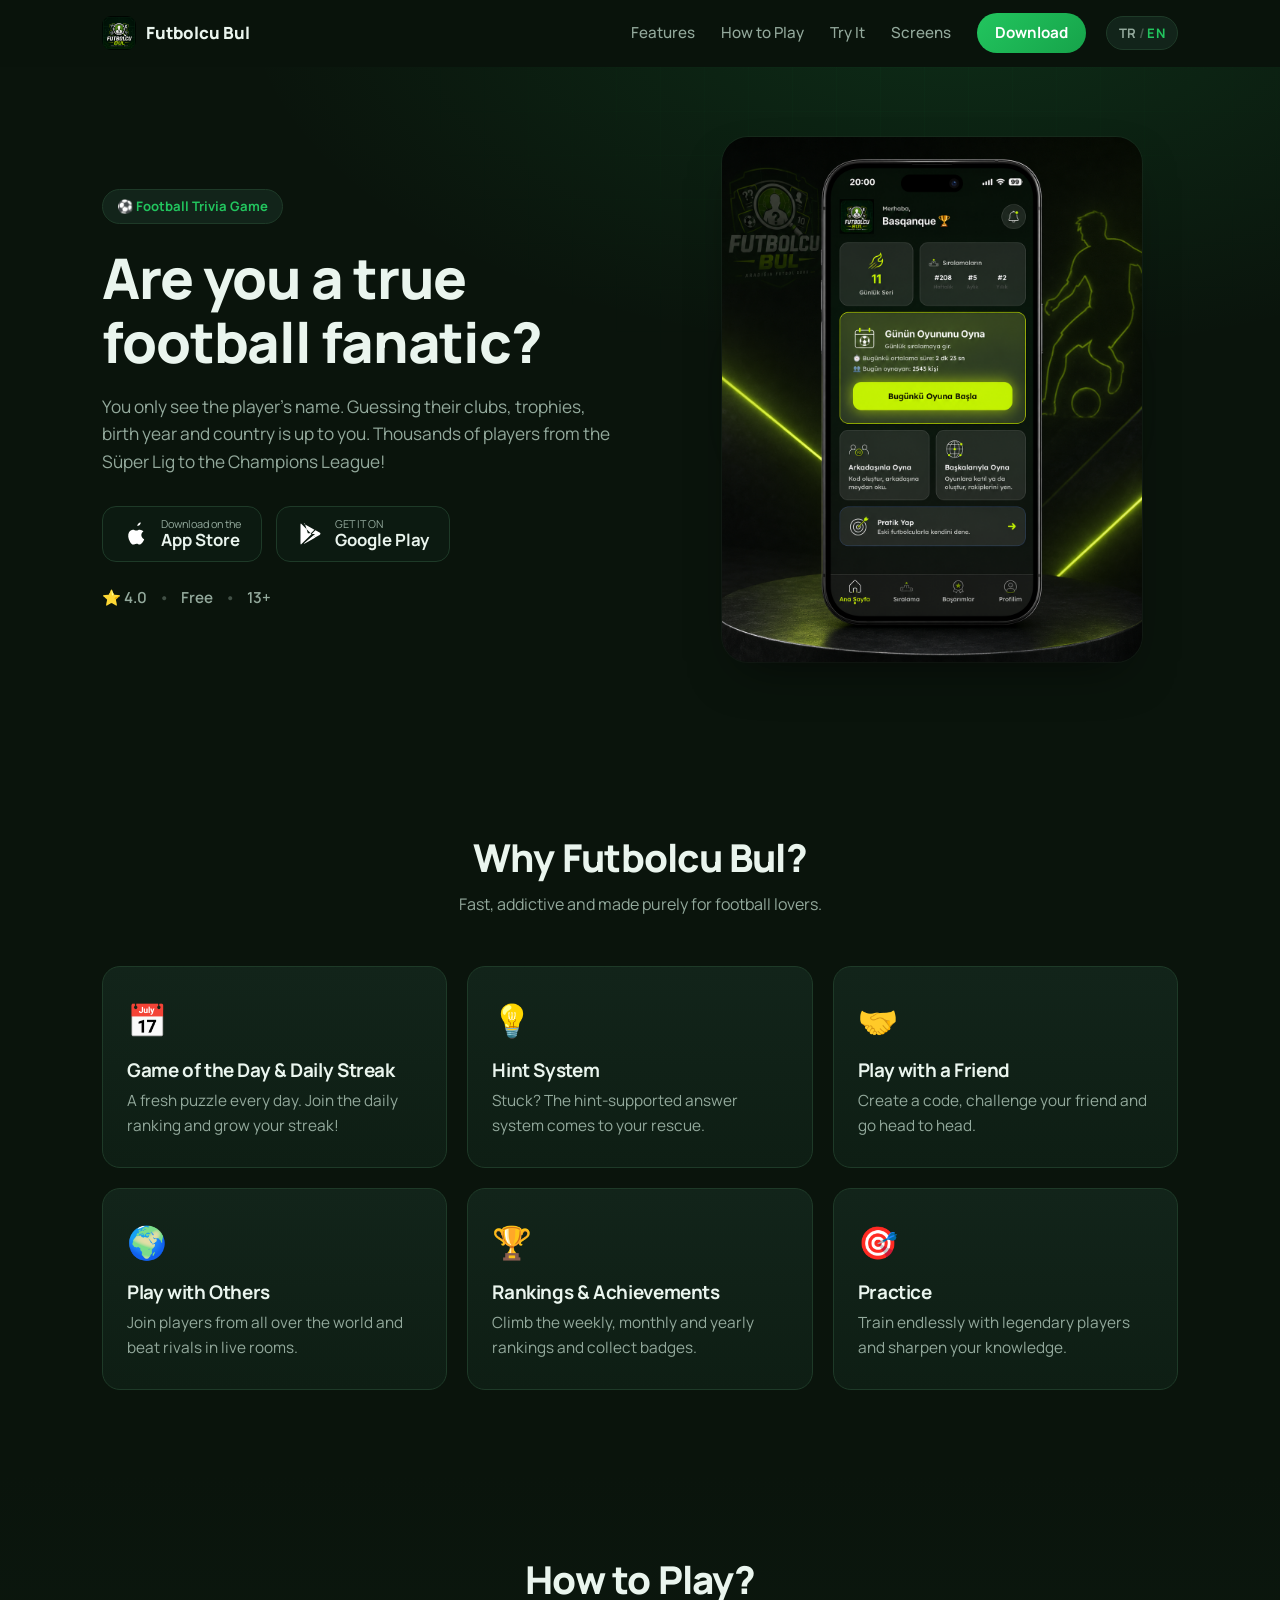
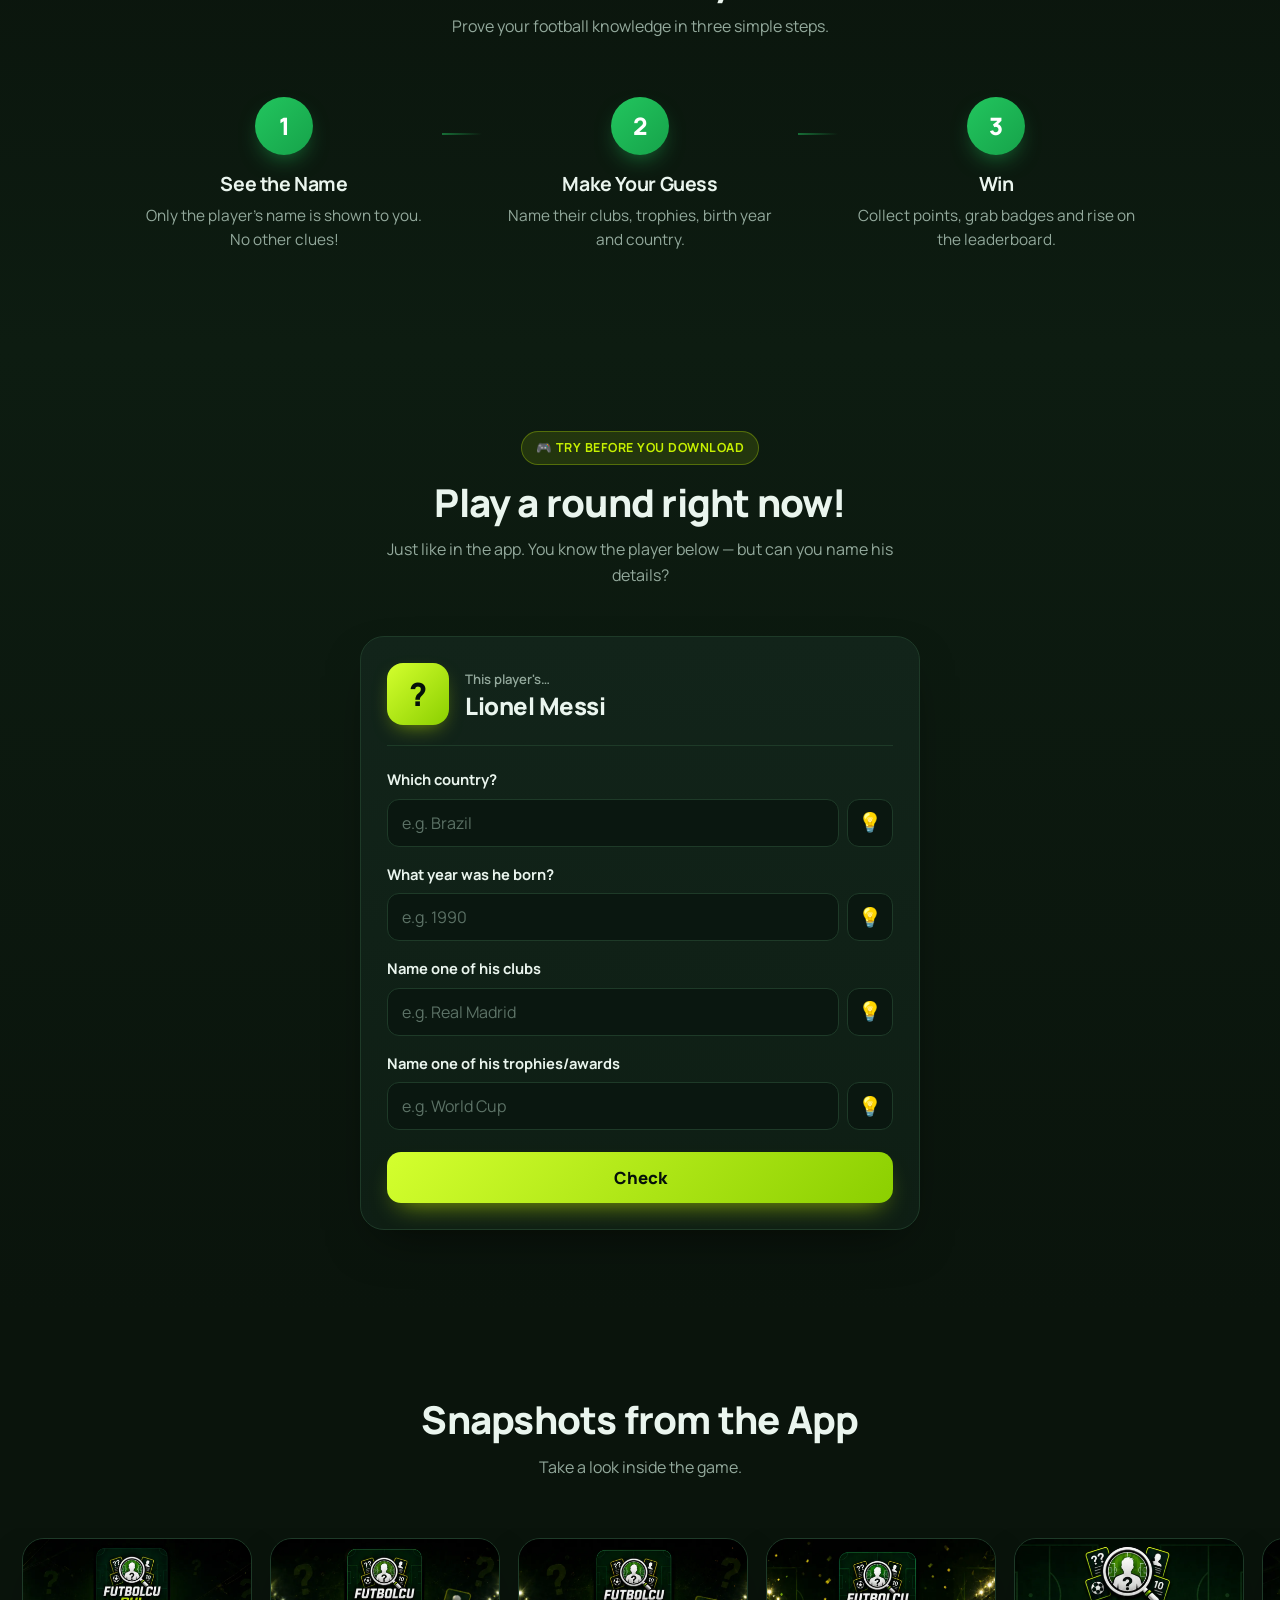
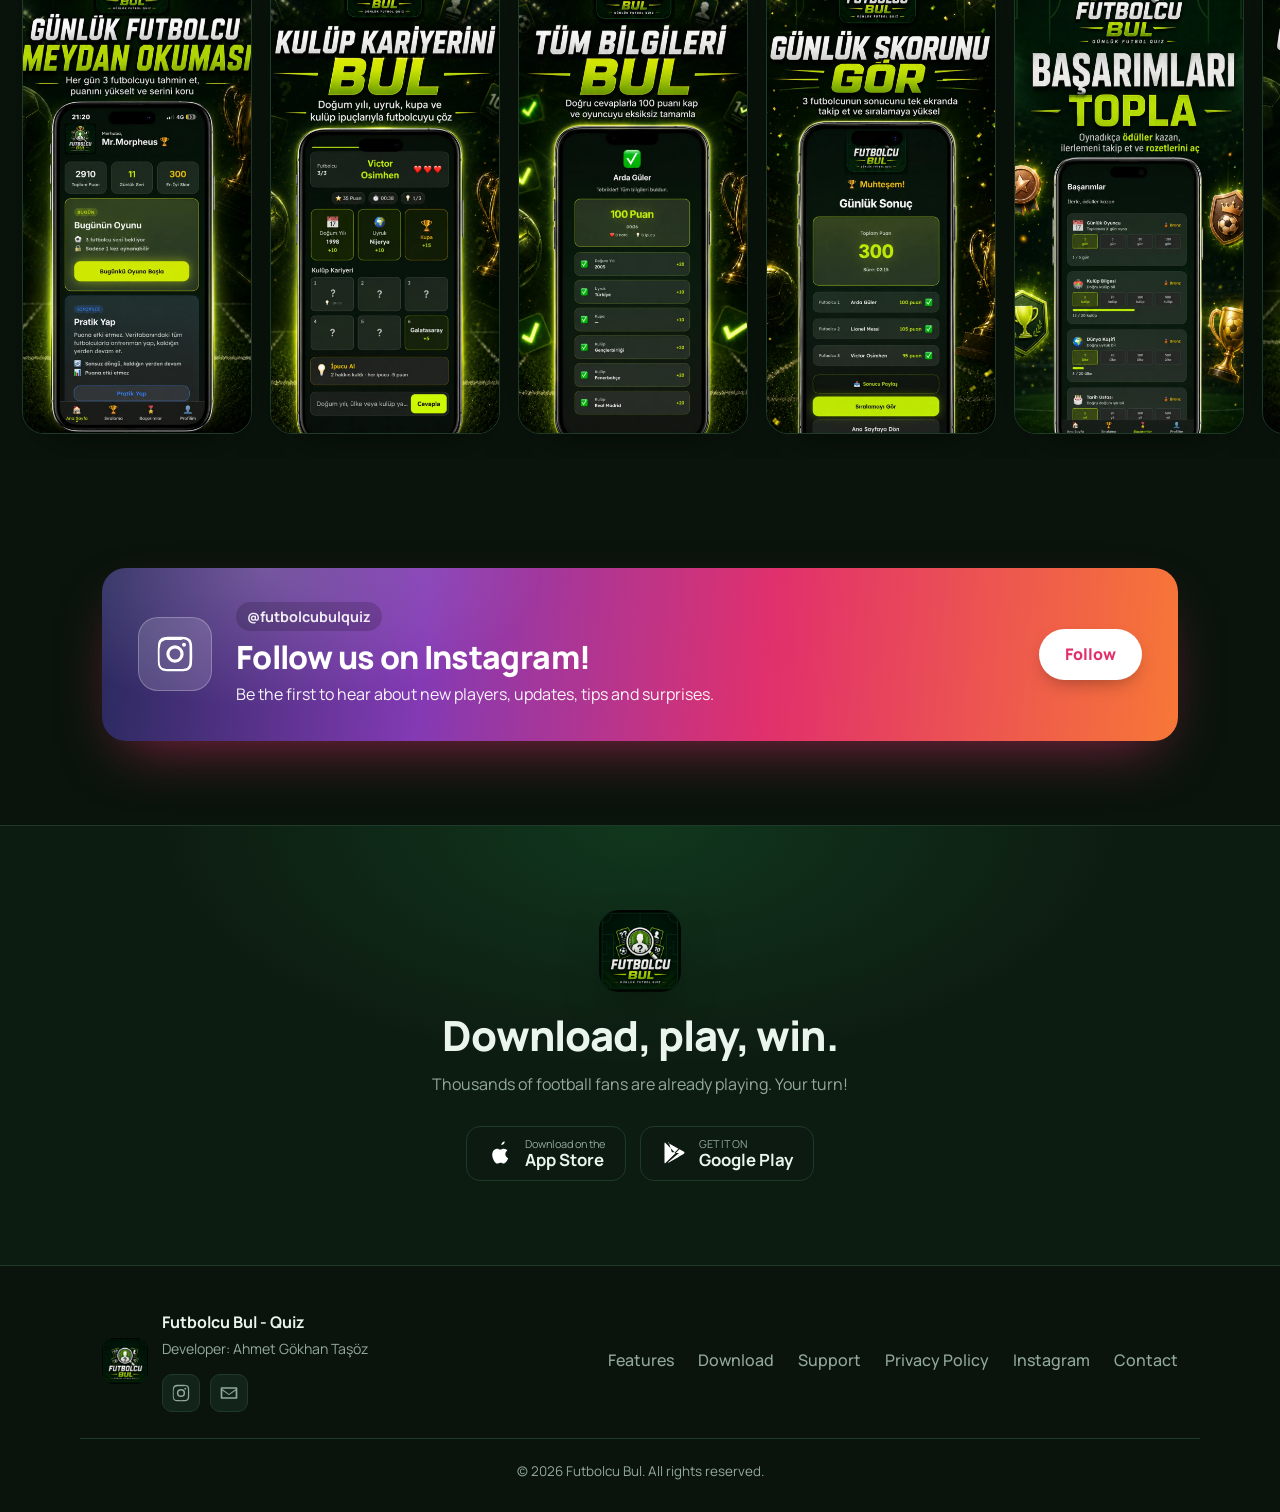
==== index.html @ 90885dcc "first commit Futbolcu Bul - Quiz tanıtım sitesi: çift dilli landing page, 'Hemen Dene' mini oyun, gi" ====
<!DOCTYPE html>
<html lang="tr">
<head>
  <meta charset="UTF-8" />
  <meta name="viewport" content="width=device-width, initial-scale=1.0" />
  <title>Futbolcu Bul - Quiz | Futbol Bilgi Yarışması & Tahmin Oyunu</title>
  <meta name="description" content="Sadece futbolcunun adını görürsün; kulüplerini, kupalarını, doğum yılını ve ülkesini tahmin et! Günlük yeni futbolcular, arkadaşınla düello, canlı odalar ve liderlik tablosu. iOS ve Android'de ücretsiz indir." />
  <meta name="keywords" content="futbolcu bul, futbol quiz, futbol bilgi yarışması, futbolcu tahmin oyunu, futbol oyunu, football quiz, süper lig quiz" />
  <meta name="author" content="Ahmet Gökhan Taşöz" />
  <meta name="robots" content="index, follow" />
  <meta name="theme-color" content="#0a140c" />
  <link rel="canonical" href="https://futbolcubulquiz.com/" />

  <!-- Open Graph -->
  <meta property="og:site_name" content="Futbolcu Bul" />
  <meta property="og:title" content="Futbolcu Bul - Quiz | Aradığın Futbol Buru" />
  <meta property="og:description" content="Gerçek bir futbol fanatiği misin? Sadece isimden futbolcuyu tahmin et! Günlük yeni futbolcular, arkadaşınla düello ve liderlik tablosu." />
  <meta property="og:type" content="website" />
  <meta property="og:url" content="https://futbolcubulquiz.com/" />
  <meta property="og:locale" content="tr_TR" />
  <meta property="og:locale:alternate" content="en_US" />
  <meta property="og:image" content="https://futbolcubulquiz.com/assets/og-image.jpg" />
  <meta property="og:image:width" content="1200" />
  <meta property="og:image:height" content="630" />

  <!-- Twitter -->
  <meta name="twitter:card" content="summary_large_image" />
  <meta name="twitter:title" content="Futbolcu Bul - Quiz | Aradığın Futbol Buru" />
  <meta name="twitter:description" content="Sadece isimden futbolcuyu tahmin et! Günlük yeni futbolcular, arkadaşınla düello ve liderlik tablosu." />
  <meta name="twitter:image" content="https://futbolcubulquiz.com/assets/og-image.jpg" />

  <link rel="icon" type="image/png" href="assets/icon.png" />
  <link rel="apple-touch-icon" href="assets/icon.png" />
  <link rel="preconnect" href="https://fonts.googleapis.com" />
  <link rel="preconnect" href="https://fonts.gstatic.com" crossorigin />
  <link href="https://fonts.googleapis.com/css2?family=Manrope:wght@400;500;700;800&display=swap" rel="stylesheet" />
  <link rel="stylesheet" href="styles.css" />

  <!-- Structured data -->
  <script type="application/ld+json">
  {
    "@context": "https://schema.org",
    "@type": "MobileApplication",
    "name": "Futbolcu Bul - Quiz",
    "operatingSystem": "iOS, Android",
    "applicationCategory": "GameApplication",
    "description": "Futbol bilgi yarışması ve tahmin oyunu. Sadece futbolcunun adını görürsün; kulüplerini, kupalarını, doğum yılını ve ülkesini tahmin edersin.",
    "author": { "@type": "Person", "name": "Ahmet Gökhan Taşöz" },
    "sameAs": [ "https://www.instagram.com/futbolcubulquiz/" ],
    "offers": { "@type": "Offer", "price": "0", "priceCurrency": "TRY" },
    "aggregateRating": { "@type": "AggregateRating", "ratingValue": "4.0", "ratingCount": "13" },
    "downloadUrl": [
      "https://apps.apple.com/tr/app/futbolcu-bul-quiz/id6767035364",
      "https://play.google.com/store/apps/details?id=com.futbolcubul.app"
    ]
  }
  </script>
</head>
<body>

  <!-- ===== Header ===== -->
  <header class="site-header" id="siteHeader">
    <div class="container header-inner">
      <a href="#" class="brand">
        <img src="assets/icon.png" alt="Futbolcu Bul" class="brand-icon" />
        <span class="brand-name">Futbolcu&nbsp;Bul</span>
      </a>

      <nav class="nav" id="nav">
        <a href="#features" data-i18n="nav_features">Özellikler</a>
        <a href="#how" data-i18n="nav_how">Nasıl Oynanır</a>
        <a href="#demo" data-i18n="nav_demo">Dene</a>
        <a href="#screens" data-i18n="nav_screens">Ekranlar</a>
        <a href="#download" class="nav-cta" data-i18n="nav_download">İndir</a>
      </nav>

      <button class="lang-toggle" id="langToggle" aria-label="Dil değiştir">
        <span class="lang-tr">TR</span><span class="lang-sep">/</span><span class="lang-en">EN</span>
      </button>
    </div>
  </header>

  <!-- ===== Hero ===== -->
  <section class="hero">
    <div class="pitch-lines" aria-hidden="true"></div>
    <div class="container hero-inner">
      <div class="hero-text">
        <span class="badge-pill" data-i18n="hero_pill">⚽ Futbol Bilgi Yarışması</span>
        <h1 data-i18n="hero_title">Gerçek bir futbol<br/>fanatiği misin?</h1>
        <p class="hero-sub" data-i18n="hero_sub">
          Sadece futbolcunun adını görürsün. Kulüplerini, kupalarını, doğum yılını ve
          ülkesini bulmak sana kalır. Süper Lig'den Şampiyonlar Ligi'ne binlerce futbolcu!
        </p>

        <div class="store-buttons">
          <a class="store-btn" href="https://apps.apple.com/tr/app/futbolcu-bul-quiz/id6767035364" target="_blank" rel="noopener">
            <svg viewBox="0 0 24 24" aria-hidden="true"><path fill="currentColor" d="M16.36 1.43c.05.78-.26 1.55-.79 2.13-.55.6-1.44 1.06-2.3.99-.07-.77.3-1.57.79-2.09.55-.58 1.5-1.02 2.3-1.03zM19.5 17.02c-.4.93-.59 1.34-1.11 2.16-.72 1.15-1.74 2.58-3 2.59-1.12.01-1.41-.73-2.93-.72-1.52.01-1.84.73-2.96.72-1.26-.01-2.22-1.3-2.94-2.45-2.02-3.22-2.23-7-1-9.01.88-1.44 2.26-2.28 3.56-2.28 1.32 0 2.15.73 3.24.73 1.06 0 1.7-.73 3.24-.73 1.16 0 2.4.63 3.28 1.72-2.88 1.58-2.41 5.69.62 6.99z"/></svg>
            <span class="store-btn-txt">
              <small data-i18n="dl_appstore_small">App Store'dan</small>
              <strong>App Store</strong>
            </span>
          </a>
          <a class="store-btn" href="https://play.google.com/store/apps/details?id=com.futbolcubul.app" target="_blank" rel="noopener">
            <svg viewBox="0 0 24 24" aria-hidden="true"><path fill="currentColor" d="M3.6 2.3c-.24.25-.38.63-.38 1.13v17.14c0 .5.14.88.4 1.12l.06.06 9.6-9.6v-.22L3.66 2.24l-.06.06zM17 15.1l-3.2-3.2v-.22l3.2-3.2.07.04 3.79 2.15c1.08.61 1.08 1.62 0 2.24L17.07 15l-.07.1zM13.8 11.9l3.26 3.26-9.85 5.6c-.36.2-.7.19-.97.01l10.4-8.87h-2.84zM7.24 2.53c-.27-.18-.61-.19-.97.01l9.85 5.6-3.26 3.26h-2.83L7.24 2.53z"/></svg>
            <span class="store-btn-txt">
              <small data-i18n="dl_googleplay_small">Google Play'den</small>
              <strong>Google Play</strong>
            </span>
          </a>
        </div>

        <div class="hero-meta">
          <span>⭐ 4.0</span>
          <span class="dot">•</span>
          <span data-i18n="hero_meta_free">Ücretsiz</span>
          <span class="dot">•</span>
          <span data-i18n="hero_meta_age">13+</span>
        </div>
      </div>

      <div class="hero-phone">
        <img class="hero-mockup" src="assets/screens/mockup.png" alt="Futbolcu Bul uygulama ana ekranı" width="562" height="720" />
        <div class="phone-glow" aria-hidden="true"></div>
      </div>
    </div>
  </section>

  <!-- ===== Features ===== -->
  <section class="section" id="features">
    <div class="container">
      <h2 class="section-title" data-i18n="feat_title">Neden Futbolcu Bul?</h2>
      <p class="section-lead" data-i18n="feat_lead">Hızlı, bağımlılık yapan ve tamamen futbol tutkunları için.</p>

      <div class="features-grid">
        <div class="feature-card">
          <div class="feat-ico">📅</div>
          <h3 data-i18n="feat_1_t">Günün Oyunu & Günlük Seri</h3>
          <p data-i18n="feat_1_d">Her gün yeni bir bulmaca. Günlük sıralamaya gir, serini bozmadan büyüt!</p>
        </div>
        <div class="feature-card">
          <div class="feat-ico">💡</div>
          <h3 data-i18n="feat_2_t">İpucu Sistemi</h3>
          <p data-i18n="feat_2_d">Takıldığında ipuçlarıyla destekli cevap sistemi imdadına yetişir.</p>
        </div>
        <div class="feature-card">
          <div class="feat-ico">🤝</div>
          <h3 data-i18n="feat_3_t">Arkadaşınla Oyna</h3>
          <p data-i18n="feat_3_d">Kod oluştur, arkadaşına meydan oku ve kafa kafaya yarışın.</p>
        </div>
        <div class="feature-card">
          <div class="feat-ico">🌍</div>
          <h3 data-i18n="feat_4_t">Başkalarıyla Oyna</h3>
          <p data-i18n="feat_4_d">Dünyanın dört bir yanından oyunculara katıl, canlı odalarda rakiplerini yen.</p>
        </div>
        <div class="feature-card">
          <div class="feat-ico">🏆</div>
          <h3 data-i18n="feat_5_t">Sıralama & Başarımlar</h3>
          <p data-i18n="feat_5_d">Haftalık, aylık ve yıllık sıralamalarda yüksel, rozet ve başarım topla.</p>
        </div>
        <div class="feature-card">
          <div class="feat-ico">🎯</div>
          <h3 data-i18n="feat_6_t">Pratik Yap</h3>
          <p data-i18n="feat_6_d">Eski futbolcularla sınırsız antrenman yap, bilgini tazele.</p>
        </div>
      </div>
    </div>
  </section>

  <!-- ===== How to play ===== -->
  <section class="section how" id="how">
    <div class="container">
      <h2 class="section-title" data-i18n="how_title">Nasıl Oynanır?</h2>
      <p class="section-lead" data-i18n="how_lead">Üç basit adımda futbol bilgini kanıtla.</p>

      <div class="steps">
        <div class="step">
          <div class="step-num">1</div>
          <h3 data-i18n="how_1_t">İsmi Gör</h3>
          <p data-i18n="how_1_d">Sana yalnızca futbolcunun adı gösterilir. Başka hiçbir ipucu yok!</p>
        </div>
        <div class="step-line" aria-hidden="true"></div>
        <div class="step">
          <div class="step-num">2</div>
          <h3 data-i18n="how_2_t">Tahmin Et</h3>
          <p data-i18n="how_2_d">Kulüplerini, kupalarını, doğum yılını ve ülkesini bil.</p>
        </div>
        <div class="step-line" aria-hidden="true"></div>
        <div class="step">
          <div class="step-num">3</div>
          <h3 data-i18n="how_3_t">Kazan</h3>
          <p data-i18n="how_3_d">Puan topla, rozet kap ve liderlik tablosunda yüksel.</p>
        </div>
      </div>
    </div>
  </section>

  <!-- ===== Demo (try it) ===== -->
  <section class="section demo" id="demo">
    <div class="container">
      <span class="demo-badge" data-i18n="demo_badge">🎮 İNDİRMEDEN DENE</span>
      <h2 class="section-title" data-i18n="demo_title">Hemen bir el oyna!</h2>
      <p class="section-lead" data-i18n="demo_lead">Tıpkı uygulamadaki gibi. Aşağıdaki futbolcuyu tanıyorsun — peki bilgilerini bilebilecek misin?</p>

      <div class="demo-card">
        <div class="demo-head">
          <div class="demo-avatar">?</div>
          <div>
            <span class="demo-kicker" data-i18n="demo_kicker">Bu futbolcunun…</span>
            <h3 class="demo-name">Lionel Messi</h3>
          </div>
        </div>

        <form class="demo-form" id="demoForm" novalidate>
          <div class="demo-field" data-key="country">
            <label data-i18n="demo_f_country">Hangi ülkeden?</label>
            <div class="demo-input-row">
              <input type="text" autocomplete="off" spellcheck="false" data-i18n-ph="demo_ph_country" placeholder="örn. Brezilya" />
              <button type="button" class="demo-hint-btn" data-i18n-title="demo_hint_title" title="İpucu">💡</button>
            </div>
            <p class="demo-hint" hidden></p>
            <p class="demo-feedback" hidden></p>
          </div>

          <div class="demo-field" data-key="year">
            <label data-i18n="demo_f_year">Hangi yıl doğdu?</label>
            <div class="demo-input-row">
              <input type="text" inputmode="numeric" autocomplete="off" spellcheck="false" data-i18n-ph="demo_ph_year" placeholder="örn. 1990" />
              <button type="button" class="demo-hint-btn" data-i18n-title="demo_hint_title" title="İpucu">💡</button>
            </div>
            <p class="demo-hint" hidden></p>
            <p class="demo-feedback" hidden></p>
          </div>

          <div class="demo-field" data-key="club">
            <label data-i18n="demo_f_club">Bir kulübünü yaz</label>
            <div class="demo-input-row">
              <input type="text" autocomplete="off" spellcheck="false" data-i18n-ph="demo_ph_club" placeholder="örn. Real Madrid" />
              <button type="button" class="demo-hint-btn" data-i18n-title="demo_hint_title" title="İpucu">💡</button>
            </div>
            <p class="demo-hint" hidden></p>
            <p class="demo-feedback" hidden></p>
          </div>

          <div class="demo-field" data-key="trophy">
            <label data-i18n="demo_f_trophy">Bir kupasını/ödülünü yaz</label>
            <div class="demo-input-row">
              <input type="text" autocomplete="off" spellcheck="false" data-i18n-ph="demo_ph_trophy" placeholder="örn. Dünya Kupası" />
              <button type="button" class="demo-hint-btn" data-i18n-title="demo_hint_title" title="İpucu">💡</button>
            </div>
            <p class="demo-hint" hidden></p>
            <p class="demo-feedback" hidden></p>
          </div>

          <button type="submit" class="demo-submit" data-i18n="demo_check">Kontrol Et</button>
        </form>

        <div class="demo-scoreboard" id="demoScore" hidden></div>

        <div class="demo-actions" id="demoActions" hidden>
          <button type="button" class="demo-reset" id="demoReset" data-i18n="demo_reset">Tekrar Dene</button>
          <a class="demo-download" href="#download" data-i18n="demo_more">Binlerce futbolcu için indir →</a>
        </div>
      </div>
    </div>
  </section>

  <!-- ===== Screenshots ===== -->
  <section class="section screens" id="screens">
    <div class="container">
      <h2 class="section-title" data-i18n="screens_title">Uygulamadan Kareler</h2>
      <p class="section-lead" data-i18n="screens_lead">Oyunun içine göz at.</p>
    </div>
    <div class="screens-track">
      <img src="assets/screens/s1.webp" alt="Ekran görüntüsü 1" loading="lazy" />
      <img src="assets/screens/s2.webp" alt="Ekran görüntüsü 2" loading="lazy" />
      <img src="assets/screens/s3.webp" alt="Ekran görüntüsü 3" loading="lazy" />
      <img src="assets/screens/s4.webp" alt="Ekran görüntüsü 4" loading="lazy" />
      <img src="assets/screens/s5.webp" alt="Ekran görüntüsü 5" loading="lazy" />
      <img src="assets/screens/s0.webp" alt="Ekran görüntüsü 6" loading="lazy" />
    </div>
  </section>

  <!-- ===== Instagram follow ===== -->
  <section class="section insta" id="instagram">
    <div class="container">
      <a class="insta-card" href="https://www.instagram.com/futbolcubulquiz/" target="_blank" rel="noopener">
        <div class="insta-glow" aria-hidden="true"></div>
        <div class="insta-ico">
          <svg viewBox="0 0 24 24" aria-hidden="true"><path fill="currentColor" d="M12 2.2c3.2 0 3.58.01 4.85.07 1.17.05 1.8.25 2.23.41.56.22.96.48 1.38.9.42.42.68.82.9 1.38.16.42.36 1.06.41 2.23.06 1.27.07 1.65.07 4.85s-.01 3.58-.07 4.85c-.05 1.17-.25 1.8-.41 2.23-.22.56-.48.96-.9 1.38-.42.42-.82.68-1.38.9-.42.16-1.06.36-2.23.41-1.27.06-1.65.07-4.85.07s-3.58-.01-4.85-.07c-1.17-.05-1.8-.25-2.23-.41a3.7 3.7 0 0 1-1.38-.9 3.7 3.7 0 0 1-.9-1.38c-.16-.42-.36-1.06-.41-2.23C2.21 15.58 2.2 15.2 2.2 12s.01-3.58.07-4.85c.05-1.17.25-1.8.41-2.23.22-.56.48-.96.9-1.38.42-.42.82-.68 1.38-.9.42-.16 1.06-.36 2.23-.41C8.42 2.21 8.8 2.2 12 2.2Zm0 1.8c-3.15 0-3.5.01-4.74.07-.9.04-1.38.19-1.7.32-.43.16-.74.36-1.06.68-.32.32-.52.63-.68 1.06-.13.32-.28.8-.32 1.7C3.21 8.5 3.2 8.85 3.2 12s.01 3.5.07 4.74c.04.9.19 1.38.32 1.7.16.43.36.74.68 1.06.32.32.63.52 1.06.68.32.13.8.28 1.7.32 1.24.06 1.59.07 4.74.07s3.5-.01 4.74-.07c.9-.04 1.38-.19 1.7-.32.43-.16.74-.36 1.06-.68.32-.32.52-.63.68-1.06.13-.32.28-.8.32-1.7.06-1.24.07-1.59.07-4.74s-.01-3.5-.07-4.74c-.04-.9-.19-1.38-.32-1.7a2.85 2.85 0 0 0-.68-1.06 2.85 2.85 0 0 0-1.06-.68c-.32-.13-.8-.28-1.7-.32C15.5 4.01 15.15 4 12 4Zm0 3.06A4.94 4.94 0 1 1 12 16.94 4.94 4.94 0 0 1 12 7.06Zm0 1.8A3.14 3.14 0 1 0 12 15.14 3.14 3.14 0 0 0 12 8.86Zm5.14-3.24a1.15 1.15 0 1 1 0 2.3 1.15 1.15 0 0 1 0-2.3Z"/></svg>
        </div>
        <div class="insta-text">
          <span class="insta-handle" data-i18n="insta_handle">@futbolcubulquiz</span>
          <h2 data-i18n="insta_title">Bizi Instagram'da takip et!</h2>
          <p data-i18n="insta_sub">Yeni futbolcular, güncellemeler, ipuçları ve sürprizlerden ilk sen haberdar ol.</p>
        </div>
        <span class="insta-btn" data-i18n="insta_btn">Takip Et</span>
      </a>
    </div>
  </section>

  <!-- ===== Download CTA ===== -->
  <section class="section cta" id="download">
    <div class="container cta-inner">
      <img src="assets/icon.png" alt="Futbolcu Bul" class="cta-icon" />
      <h2 data-i18n="cta_title">İndir, oyna, kazan.</h2>
      <p data-i18n="cta_sub">Binlerce futbol tutkunu şimdiden oynuyor. Sıra sende!</p>
      <div class="store-buttons center">
        <a class="store-btn" href="https://apps.apple.com/tr/app/futbolcu-bul-quiz/id6767035364" target="_blank" rel="noopener">
          <svg viewBox="0 0 24 24" aria-hidden="true"><path fill="currentColor" d="M16.36 1.43c.05.78-.26 1.55-.79 2.13-.55.6-1.44 1.06-2.3.99-.07-.77.3-1.57.79-2.09.55-.58 1.5-1.02 2.3-1.03zM19.5 17.02c-.4.93-.59 1.34-1.11 2.16-.72 1.15-1.74 2.58-3 2.59-1.12.01-1.41-.73-2.93-.72-1.52.01-1.84.73-2.96.72-1.26-.01-2.22-1.3-2.94-2.45-2.02-3.22-2.23-7-1-9.01.88-1.44 2.26-2.28 3.56-2.28 1.32 0 2.15.73 3.24.73 1.06 0 1.7-.73 3.24-.73 1.16 0 2.4.63 3.28 1.72-2.88 1.58-2.41 5.69.62 6.99z"/></svg>
          <span class="store-btn-txt"><small data-i18n="dl_appstore_small">App Store'dan</small><strong>App Store</strong></span>
        </a>
        <a class="store-btn" href="https://play.google.com/store/apps/details?id=com.futbolcubul.app" target="_blank" rel="noopener">
          <svg viewBox="0 0 24 24" aria-hidden="true"><path fill="currentColor" d="M3.6 2.3c-.24.25-.38.63-.38 1.13v17.14c0 .5.14.88.4 1.12l.06.06 9.6-9.6v-.22L3.66 2.24l-.06.06zM17 15.1l-3.2-3.2v-.22l3.2-3.2.07.04 3.79 2.15c1.08.61 1.08 1.62 0 2.24L17.07 15l-.07.1zM13.8 11.9l3.26 3.26-9.85 5.6c-.36.2-.7.19-.97.01l10.4-8.87h-2.84zM7.24 2.53c-.27-.18-.61-.19-.97.01l9.85 5.6-3.26 3.26h-2.83L7.24 2.53z"/></svg>
          <span class="store-btn-txt"><small data-i18n="dl_googleplay_small">Google Play'den</small><strong>Google Play</strong></span>
        </a>
      </div>
    </div>
  </section>

  <!-- ===== Footer ===== -->
  <footer class="site-footer">
    <div class="container footer-inner">
      <div class="footer-brand">
        <img src="assets/icon.png" alt="Futbolcu Bul" />
        <div>
          <strong>Futbolcu Bul - Quiz</strong>
          <span data-i18n="footer_dev">Geliştirici: Ahmet Gökhan Taşöz</span>
          <div class="footer-social">
            <a href="https://www.instagram.com/futbolcubulquiz/" target="_blank" rel="noopener" aria-label="Instagram">
              <svg viewBox="0 0 24 24" aria-hidden="true"><path fill="currentColor" d="M12 2.2c3.2 0 3.58.01 4.85.07 1.17.05 1.8.25 2.23.41.56.22.96.48 1.38.9.42.42.68.82.9 1.38.16.42.36 1.06.41 2.23.06 1.27.07 1.65.07 4.85s-.01 3.58-.07 4.85c-.05 1.17-.25 1.8-.41 2.23-.22.56-.48.96-.9 1.38-.42.42-.82.68-1.38.9-.42.16-1.06.36-2.23.41-1.27.06-1.65.07-4.85.07s-3.58-.01-4.85-.07c-1.17-.05-1.8-.25-2.23-.41a3.7 3.7 0 0 1-1.38-.9 3.7 3.7 0 0 1-.9-1.38c-.16-.42-.36-1.06-.41-2.23C2.21 15.58 2.2 15.2 2.2 12s.01-3.58.07-4.85c.05-1.17.25-1.8.41-2.23.22-.56.48-.96.9-1.38.42-.42.82-.68 1.38-.9.42-.16 1.06-.36 2.23-.41C8.42 2.21 8.8 2.2 12 2.2Zm0 1.8c-3.15 0-3.5.01-4.74.07-.9.04-1.38.19-1.7.32-.43.16-.74.36-1.06.68-.32.32-.52.63-.68 1.06-.13.32-.28.8-.32 1.7C3.21 8.5 3.2 8.85 3.2 12s.01 3.5.07 4.74c.04.9.19 1.38.32 1.7.16.43.36.74.68 1.06.32.32.63.52 1.06.68.32.13.8.28 1.7.32 1.24.06 1.59.07 4.74.07s3.5-.01 4.74-.07c.9-.04 1.38-.19 1.7-.32.43-.16.74-.36 1.06-.68.32-.32.52-.63.68-1.06.13-.32.28-.8.32-1.7.06-1.24.07-1.59.07-4.74s-.01-3.5-.07-4.74c-.04-.9-.19-1.38-.32-1.7a2.85 2.85 0 0 0-.68-1.06 2.85 2.85 0 0 0-1.06-.68c-.32-.13-.8-.28-1.7-.32C15.5 4.01 15.15 4 12 4Zm0 3.06A4.94 4.94 0 1 1 12 16.94 4.94 4.94 0 0 1 12 7.06Zm0 1.8A3.14 3.14 0 1 0 12 15.14 3.14 3.14 0 0 0 12 8.86Zm5.14-3.24a1.15 1.15 0 1 1 0 2.3 1.15 1.15 0 0 1 0-2.3Z"/></svg>
            </a>
            <a href="mailto:futbolcubulquiz@gmail.com" aria-label="E-posta">
              <svg viewBox="0 0 24 24" aria-hidden="true"><path fill="currentColor" d="M3 5h18a1 1 0 0 1 1 1v12a1 1 0 0 1-1 1H3a1 1 0 0 1-1-1V6a1 1 0 0 1 1-1Zm.4 2 8.6 6.2L20.6 7H3.4ZM20 8.9l-7.4 5.3a1 1 0 0 1-1.2 0L4 8.9V17h16V8.9Z"/></svg>
            </a>
          </div>
        </div>
      </div>
      <div class="footer-links">
        <a href="#features" data-i18n="nav_features">Özellikler</a>
        <a href="#download" data-i18n="nav_download">İndir</a>
        <a href="destek.html" data-i18n="footer_support">Destek</a>
        <a href="gizlilik.html" data-i18n="footer_privacy">Gizlilik Politikası</a>
        <a href="https://www.instagram.com/futbolcubulquiz/" target="_blank" rel="noopener">Instagram</a>
        <a href="mailto:futbolcubulquiz@gmail.com" data-i18n="footer_contact">İletişim</a>
      </div>
    </div>
    <div class="container footer-bottom">
      <span>© <span id="year"></span> Futbolcu Bul. <span data-i18n="footer_rights">Tüm hakları saklıdır.</span></span>
    </div>
  </footer>

  <script src="script.js"></script>
  <script src="demo.js"></script>
</body>
</html>
---- styles.css ----
/* ===== Design tokens ===== */
:root {
  --bg:        #0a140c;
  --bg-2:      #0d1c11;
  --surface:   #10241628;
  --card:      #12241a;
  --card-brd:  #1e3a28;
  --green:     #22c55e;
  --green-2:   #16a34a;
  --green-dk:  #0f7a37;
  --text:      #eaf5ee;
  --muted:     #93a99c;
  --white:     #ffffff;
  --radius:    18px;
  --maxw:      1120px;
  --shadow:    0 20px 50px -20px rgba(0,0,0,.6);
  font-synthesis: none;
}

* { box-sizing: border-box; margin: 0; padding: 0; }

/* Ensure the [hidden] attribute always wins over display rules (demo game toggles) */
[hidden] { display: none !important; }

html { scroll-behavior: smooth; }

body {
  font-family: 'Manrope', system-ui, -apple-system, Segoe UI, Roboto, sans-serif;
  background: var(--bg);
  color: var(--text);
  line-height: 1.6;
  overflow-x: hidden;
  -webkit-font-smoothing: antialiased;
}

a { color: inherit; text-decoration: none; }

.container { width: 100%; max-width: var(--maxw); margin: 0 auto; padding: 0 22px; }

h1, h2, h3 { line-height: 1.15; letter-spacing: -0.02em; }

/* ===== Header ===== */
.site-header {
  position: sticky; top: 0; z-index: 50;
  background: rgba(10,20,12,.72);
  backdrop-filter: blur(14px);
  border-bottom: 1px solid transparent;
  transition: border-color .3s, background .3s;
}
.site-header.scrolled { border-bottom-color: var(--card-brd); }
.header-inner { display: flex; align-items: center; gap: 20px; height: 66px; }
.brand { display: flex; align-items: center; gap: 10px; font-weight: 800; }
.brand-icon { width: 34px; height: 34px; border-radius: 9px; }
.brand-name { font-size: 1.05rem; }

.nav { display: flex; align-items: center; gap: 26px; margin-left: auto; }
.nav a { color: var(--muted); font-weight: 500; font-size: .95rem; transition: color .2s; }
.nav a:hover { color: var(--text); }
.nav .nav-cta {
  color: var(--white); background: linear-gradient(135deg, var(--green), var(--green-2));
  padding: 8px 18px; border-radius: 999px; font-weight: 700;
}
.nav .nav-cta:hover { color: var(--white); filter: brightness(1.08); }

.lang-toggle {
  cursor: pointer; background: var(--card); border: 1px solid var(--card-brd);
  color: var(--muted); border-radius: 999px; padding: 7px 12px; font-weight: 700;
  font-family: inherit; font-size: .82rem; transition: all .2s; letter-spacing: .5px;
}
.lang-toggle:hover { border-color: var(--green); color: var(--text); }
.lang-toggle .active { color: var(--green); }
.lang-sep { opacity: .4; margin: 0 2px; }

/* ===== Hero ===== */
.hero { position: relative; overflow: hidden; padding: 70px 0 90px;
  background: radial-gradient(1200px 600px at 75% -10%, rgba(34,197,94,.14), transparent 60%), var(--bg); }
.pitch-lines { position: absolute; inset: 0; opacity: .5; pointer-events: none;
  background-image:
    linear-gradient(90deg, rgba(34,197,94,.05) 1px, transparent 1px),
    linear-gradient(rgba(34,197,94,.05) 1px, transparent 1px);
  background-size: 44px 44px;
  mask-image: radial-gradient(700px 500px at 70% 0%, #000, transparent 75%); }
.hero-inner { position: relative; display: grid; grid-template-columns: 1.05fr .95fr;
  gap: 40px; align-items: center; }

.badge-pill { display: inline-block; background: var(--card); border: 1px solid var(--card-brd);
  color: var(--green); font-weight: 700; font-size: .82rem; padding: 6px 14px;
  border-radius: 999px; margin-bottom: 22px; }
.hero h1 { font-size: clamp(2.1rem, 5vw, 3.5rem); font-weight: 800; margin-bottom: 18px; }
.hero-sub { color: var(--muted); font-size: 1.08rem; max-width: 520px; margin-bottom: 30px; }

.store-buttons { display: flex; gap: 14px; flex-wrap: wrap; }
.store-buttons.center { justify-content: center; }
.store-btn {
  display: inline-flex; align-items: center; gap: 12px;
  background: #0c1a11; border: 1px solid var(--card-brd); color: var(--text);
  padding: 11px 20px; border-radius: 14px; transition: all .2s;
}
.store-btn:hover { border-color: var(--green); transform: translateY(-2px);
  box-shadow: 0 12px 26px -14px rgba(34,197,94,.55); }
.store-btn svg { width: 26px; height: 26px; color: var(--white); flex-shrink: 0; }
.store-btn-txt { display: flex; flex-direction: column; line-height: 1.15; text-align: left; }
.store-btn-txt small { font-size: .68rem; color: var(--muted); }
.store-btn-txt strong { font-size: 1.05rem; font-weight: 700; }

.hero-meta { display: flex; align-items: center; gap: 12px; margin-top: 24px;
  color: var(--muted); font-weight: 600; font-size: .95rem; }
.hero-meta .dot { opacity: .4; }

/* Phone mockup */
.hero-phone { position: relative; display: flex; justify-content: center; }
.hero-mockup {
  position: relative; z-index: 2; width: min(420px, 92%); height: auto;
  border-radius: 26px; display: block;
  box-shadow: var(--shadow), 0 0 0 1px rgba(255,255,255,.04);
  animation: floaty 6s ease-in-out infinite;
}
.phone-glow { position: absolute; width: 380px; height: 380px; border-radius: 50%;
  background: radial-gradient(circle, rgba(34,197,94,.32), transparent 65%);
  filter: blur(38px); z-index: 1; top: 50%; left: 50%; transform: translate(-50%,-50%); }
@keyframes floaty { 0%,100% { transform: translateY(0); } 50% { transform: translateY(-14px); } }

/* ===== Sections ===== */
.section { padding: 84px 0; }
.section-title { font-size: clamp(1.7rem, 3.5vw, 2.4rem); font-weight: 800; text-align: center; }
.section-lead { text-align: center; color: var(--muted); margin: 12px auto 48px; max-width: 560px; }

/* Features */
.features-grid { display: grid; grid-template-columns: repeat(3, 1fr); gap: 20px; }
.feature-card {
  background: linear-gradient(180deg, var(--card), #0e1e14);
  border: 1px solid var(--card-brd); border-radius: var(--radius); padding: 28px 24px;
  transition: transform .25s, border-color .25s;
}
.feature-card:hover { transform: translateY(-5px); border-color: var(--green); }
.feat-ico { font-size: 2rem; margin-bottom: 14px; }
.feature-card h3 { font-size: 1.18rem; margin-bottom: 8px; }
.feature-card p { color: var(--muted); font-size: .96rem; }

/* How to play */
.how { background: linear-gradient(180deg, var(--bg), var(--bg-2)); }
.steps { display: flex; align-items: flex-start; justify-content: center; gap: 8px; flex-wrap: wrap; }
.step { flex: 1; min-width: 210px; max-width: 300px; text-align: center; padding: 10px; }
.step-num {
  width: 58px; height: 58px; margin: 0 auto 18px; display: grid; place-items: center;
  font-size: 1.5rem; font-weight: 800; color: var(--white);
  background: linear-gradient(135deg, var(--green), var(--green-2));
  border-radius: 50%; box-shadow: 0 10px 24px -10px rgba(34,197,94,.7);
}
.step h3 { font-size: 1.22rem; margin-bottom: 8px; }
.step p { color: var(--muted); font-size: .96rem; }
.step-line { flex: 0 0 40px; height: 2px; margin-top: 46px;
  background: linear-gradient(90deg, var(--green), transparent); opacity: .5; }

/* Screenshots */
.screens { padding-bottom: 90px; }
.screens-track {
  display: flex; gap: 18px; overflow-x: auto; padding: 10px 22px 24px;
  scroll-snap-type: x mandatory; -webkit-overflow-scrolling: touch;
}
.screens-track::-webkit-scrollbar { height: 8px; }
.screens-track::-webkit-scrollbar-thumb { background: var(--card-brd); border-radius: 99px; }
.screens-track img {
  flex: 0 0 auto; width: 230px; border-radius: 22px; scroll-snap-align: center;
  border: 1px solid var(--card-brd); box-shadow: var(--shadow);
}

/* ===== Demo game ===== */
.demo { background: linear-gradient(180deg, var(--bg-2), var(--bg)); text-align: center; }
.demo-badge { display: inline-block; background: rgba(198,240,0,.12); color: #c6f000;
  border: 1px solid rgba(198,240,0,.3); font-weight: 700; font-size: .78rem; letter-spacing: .5px;
  padding: 6px 14px; border-radius: 999px; margin-bottom: 16px; }
.demo-card { max-width: 560px; margin: 8px auto 0; text-align: left;
  background: linear-gradient(180deg, var(--card), #0e1e14); border: 1px solid var(--card-brd);
  border-radius: 24px; padding: 26px; box-shadow: var(--shadow); }
.demo-head { display: flex; align-items: center; gap: 16px; padding-bottom: 20px;
  border-bottom: 1px solid var(--card-brd); margin-bottom: 22px; }
.demo-avatar { width: 62px; height: 62px; flex-shrink: 0; border-radius: 16px;
  display: grid; place-items: center; font-size: 2rem; font-weight: 800; color: #05100a;
  background: linear-gradient(135deg, #d4ff2e, #8bcf00); box-shadow: 0 8px 20px -8px rgba(198,240,0,.6); }
.demo-kicker { display: block; color: var(--muted); font-size: .82rem; font-weight: 600; margin-bottom: 2px; }
.demo-name { font-size: 1.5rem; font-weight: 800; letter-spacing: -0.02em; }

.demo-field { margin-bottom: 16px; }
.demo-field > label { display: block; font-weight: 700; font-size: .92rem; margin-bottom: 7px; }
.demo-input-row { display: flex; gap: 8px; }
.demo-input-row input {
  flex: 1; min-width: 0; background: #0a1710; border: 1.5px solid var(--card-brd);
  color: var(--text); border-radius: 12px; padding: 12px 14px; font-family: inherit;
  font-size: 1rem; transition: border-color .2s, box-shadow .2s;
}
.demo-input-row input::placeholder { color: #5c7266; }
.demo-input-row input:focus { outline: none; border-color: #c6f000;
  box-shadow: 0 0 0 3px rgba(198,240,0,.15); }
.demo-hint-btn { flex-shrink: 0; width: 46px; background: #0a1710; border: 1.5px solid var(--card-brd);
  border-radius: 12px; font-size: 1.2rem; cursor: pointer; transition: all .2s; }
.demo-hint-btn:hover:not(:disabled) { border-color: #c6f000; transform: translateY(-1px); }
.demo-hint-btn:disabled { opacity: .4; cursor: default; }
.demo-hint { margin-top: 8px; font-size: .88rem; color: #c6f000; padding-left: 2px; }
.demo-feedback { margin-top: 7px; font-size: .9rem; font-weight: 600; padding-left: 2px; }
.demo-field.correct input { border-color: var(--green); background: rgba(34,197,94,.08); }
.demo-field.wrong input { border-color: #ef4444; background: rgba(239,68,68,.07); }
.demo-feedback.ok { color: var(--green); }
.demo-feedback.no { color: #f87171; }

.demo-submit { width: 100%; margin-top: 6px; padding: 14px; border: none; cursor: pointer;
  font-family: inherit; font-size: 1.05rem; font-weight: 800; color: #05100a; border-radius: 14px;
  background: linear-gradient(135deg, #d4ff2e, #8bcf00);
  box-shadow: 0 12px 26px -12px rgba(198,240,0,.7); transition: transform .15s, filter .2s; }
.demo-submit:hover { filter: brightness(1.05); transform: translateY(-2px); }
.demo-submit:active { transform: translateY(0); }

.demo-scoreboard { margin-top: 22px; padding: 20px; border-radius: 16px; text-align: center;
  background: #0a1710; border: 1px solid var(--card-brd); }
.demo-scoreboard .score-num { font-size: 2.2rem; font-weight: 800; color: #c6f000; line-height: 1; }
.demo-scoreboard .score-msg { margin-top: 8px; color: var(--text); font-weight: 600; }

.demo-actions { display: flex; gap: 12px; margin-top: 18px; flex-wrap: wrap; }
.demo-reset { flex: 1; min-width: 140px; padding: 12px; cursor: pointer; font-family: inherit;
  font-weight: 700; font-size: .95rem; color: var(--text); background: transparent;
  border: 1.5px solid var(--card-brd); border-radius: 12px; transition: all .2s; }
.demo-reset:hover { border-color: var(--green); color: var(--green); }
.demo-download { flex: 2; min-width: 180px; display: grid; place-items: center; padding: 12px;
  font-weight: 800; color: #05100a; border-radius: 12px; text-align: center;
  background: linear-gradient(135deg, var(--green), var(--green-2)); transition: filter .2s, transform .2s; }
.demo-download:hover { color: #05100a; filter: brightness(1.06); transform: translateY(-2px); }

/* Instagram follow */
.insta { padding-top: 20px; }
.insta-card {
  position: relative; overflow: hidden; display: flex; align-items: center; gap: 24px;
  padding: 34px 36px; border-radius: 24px; color: var(--white);
  background: linear-gradient(95deg, #2a2a5e 0%, #833ab4 30%, #e1306c 62%, #f77737 100%);
  box-shadow: 0 24px 60px -22px rgba(225,48,108,.6);
  transition: transform .25s, box-shadow .25s;
}
.insta-card:hover { color: var(--white); transform: translateY(-4px);
  box-shadow: 0 30px 70px -20px rgba(225,48,108,.75); }
.insta-glow { position: absolute; inset: 0; pointer-events: none;
  background: radial-gradient(400px 200px at 15% 0%, rgba(255,255,255,.18), transparent 70%); }
.insta-ico { position: relative; flex-shrink: 0; width: 74px; height: 74px; border-radius: 20px;
  display: grid; place-items: center; background: rgba(255,255,255,.15);
  border: 1px solid rgba(255,255,255,.25); backdrop-filter: blur(4px); }
.insta-ico svg { width: 42px; height: 42px; color: #fff; }
.insta-text { position: relative; flex: 1; min-width: 0; }
.insta-handle { display: inline-block; font-weight: 700; font-size: .9rem; opacity: .9;
  background: rgba(0,0,0,.18); padding: 3px 11px; border-radius: 999px; margin-bottom: 8px; }
.insta-text h2 { font-size: clamp(1.4rem, 3vw, 2rem); font-weight: 800; margin-bottom: 6px; }
.insta-text p { font-size: 1rem; opacity: .95; max-width: 560px; }
.insta-btn { position: relative; flex-shrink: 0; background: #fff; color: #e1306c;
  font-weight: 800; padding: 13px 26px; border-radius: 999px; white-space: nowrap;
  box-shadow: 0 8px 20px -8px rgba(0,0,0,.4); transition: transform .2s; }
.insta-card:hover .insta-btn { transform: scale(1.05); }

/* CTA */
.cta { background: radial-gradient(800px 400px at 50% 0%, rgba(34,197,94,.16), transparent 60%), var(--bg-2);
  text-align: center; border-top: 1px solid var(--card-brd); }
.cta-inner { display: flex; flex-direction: column; align-items: center; }
.cta-icon { width: 82px; height: 82px; border-radius: 20px; margin-bottom: 20px;
  box-shadow: var(--shadow); }
.cta h2 { font-size: clamp(1.9rem, 4vw, 2.6rem); font-weight: 800; margin-bottom: 12px; }
.cta p { color: var(--muted); margin-bottom: 28px; max-width: 460px; }

/* Footer */
.site-footer { border-top: 1px solid var(--card-brd); padding: 44px 0 30px; background: var(--bg); }
.footer-inner { display: flex; justify-content: space-between; align-items: center; gap: 24px; flex-wrap: wrap; }
.footer-brand { display: flex; align-items: center; gap: 14px; }
.footer-brand img { width: 46px; height: 46px; border-radius: 12px; }
.footer-brand strong { display: block; }
.footer-brand span { color: var(--muted); font-size: .88rem; }
.footer-social { display: flex; gap: 10px; margin-top: 12px; }
.footer-social a {
  display: grid; place-items: center; width: 38px; height: 38px; border-radius: 10px;
  background: var(--card); border: 1px solid var(--card-brd); color: var(--muted);
  transition: all .2s;
}
.footer-social a:hover { color: var(--white); border-color: var(--green);
  transform: translateY(-2px); box-shadow: 0 10px 22px -12px rgba(34,197,94,.6); }
.footer-social svg { width: 20px; height: 20px; }
.footer-links { display: flex; gap: 24px; }
.footer-links a { color: var(--muted); font-weight: 500; transition: color .2s; }
.footer-links a:hover { color: var(--green); }
.footer-bottom { margin-top: 26px; padding-top: 22px; border-top: 1px solid var(--card-brd);
  color: var(--muted); font-size: .84rem; text-align: center; }

/* ===== Legal / Support pages ===== */
.page { padding: 56px 0 80px; min-height: 60vh;
  background: radial-gradient(900px 400px at 80% -10%, rgba(34,197,94,.10), transparent 60%), var(--bg); }
.page .container { max-width: 820px; }
.page-back { display: inline-flex; align-items: center; gap: 7px; color: var(--muted);
  font-weight: 600; font-size: .92rem; margin-bottom: 24px; transition: color .2s; }
.page-back:hover { color: var(--green); }
.page h1 { font-size: clamp(1.8rem, 4vw, 2.6rem); font-weight: 800; margin-bottom: 8px; }
.page .updated { color: var(--muted); font-size: .88rem; margin-bottom: 30px; }
.legal { color: #cfe0d5; }
.legal h2 { font-size: 1.25rem; margin: 34px 0 10px; color: var(--text); }
.legal p { margin-bottom: 14px; }
.legal ul { margin: 0 0 16px 22px; }
.legal li { margin-bottom: 8px; }
.legal a { color: var(--green); text-decoration: underline; }
.legal strong { color: var(--text); }
.contact-box { background: var(--card); border: 1px solid var(--card-brd); border-radius: var(--radius);
  padding: 22px 24px; margin: 20px 0 8px; }
.contact-box a { color: var(--green); }

/* ===== Responsive ===== */
@media (max-width: 860px) {
  .hero-inner { grid-template-columns: 1fr; text-align: center; }
  .hero-text { order: 2; }
  .hero-phone { order: 1; margin-bottom: 10px; }
  .hero-sub { margin-left: auto; margin-right: auto; }
  .store-buttons { justify-content: center; }
  .hero-meta { justify-content: center; }
  .features-grid { grid-template-columns: 1fr 1fr; }
  .step-line { display: none; }
  .nav a:not(.nav-cta) { display: none; }
  .insta-card { flex-direction: column; text-align: center; padding: 30px 24px; gap: 18px; }
  .insta-text p { margin: 0 auto; }
}
@media (max-width: 520px) {
  .features-grid { grid-template-columns: 1fr; }
  .section { padding: 62px 0; }
  .brand-name { display: none; }
  .footer-inner { flex-direction: column; text-align: center; }
}
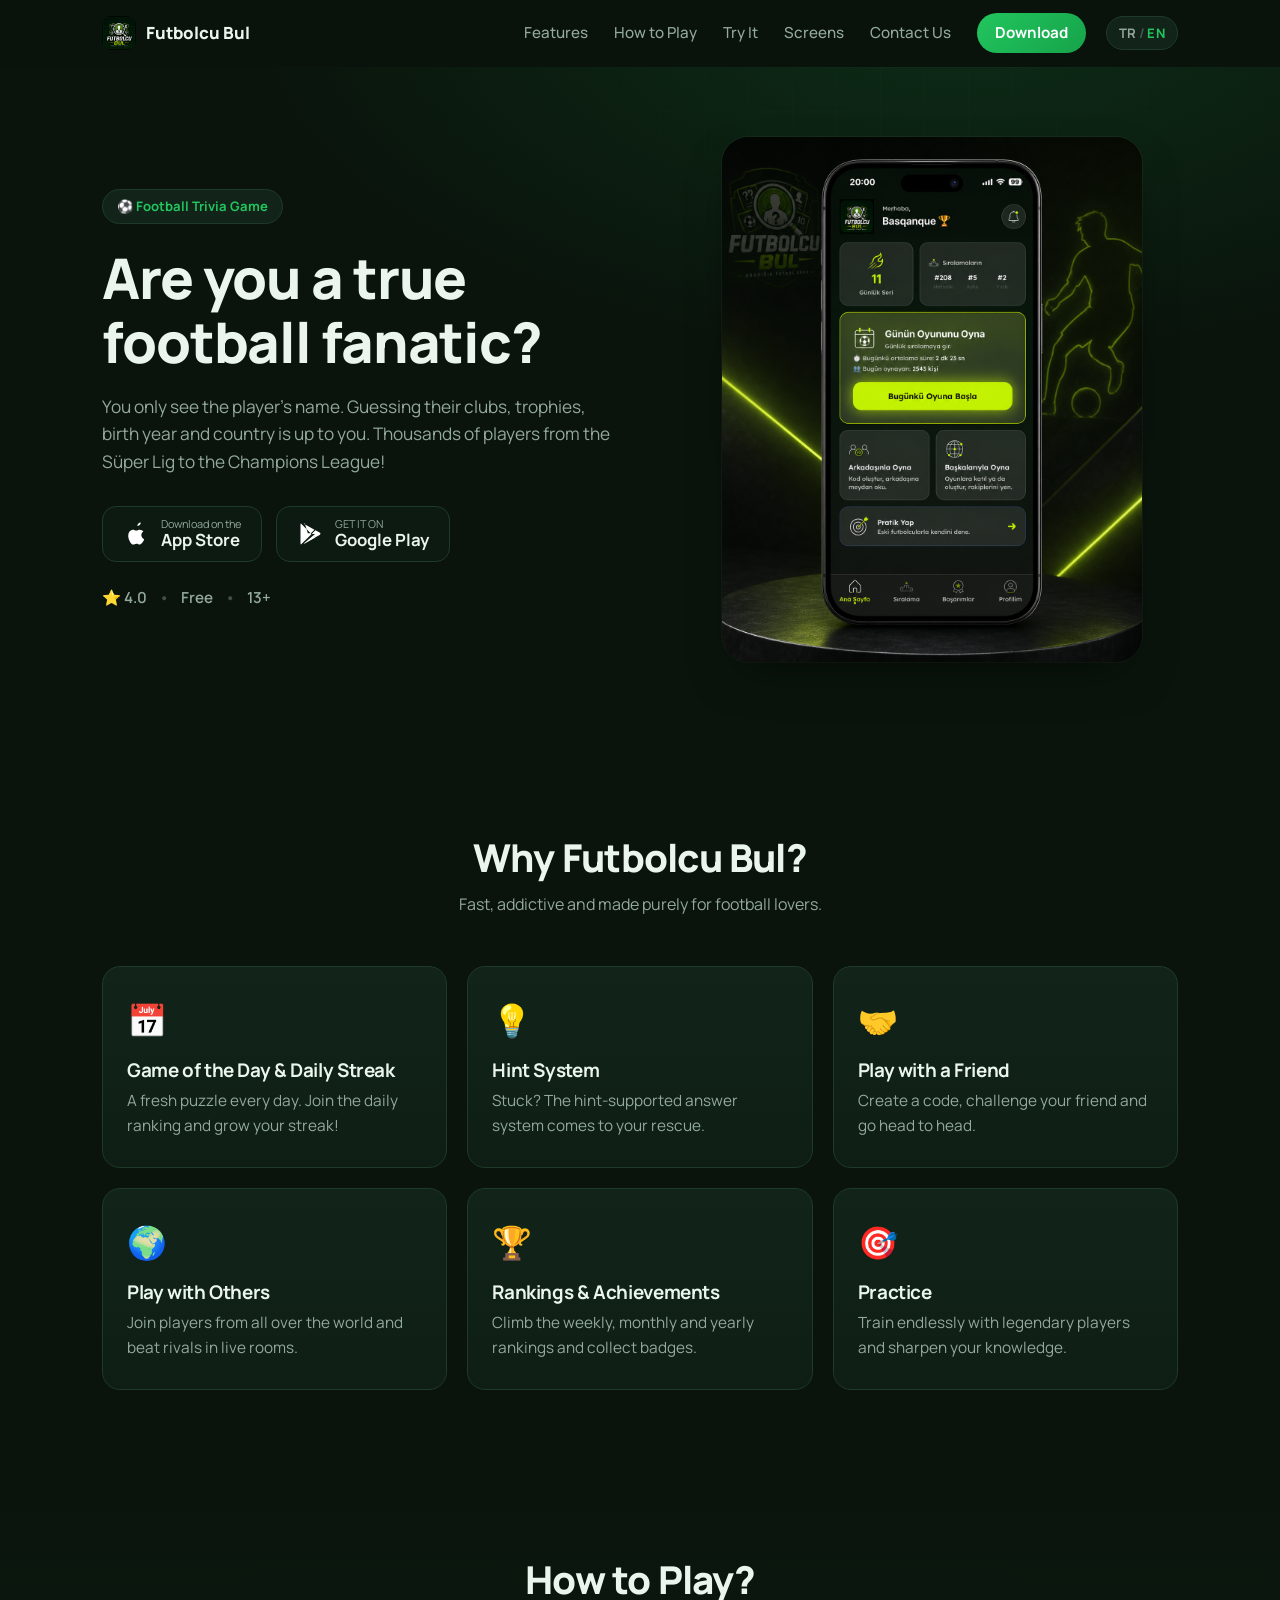
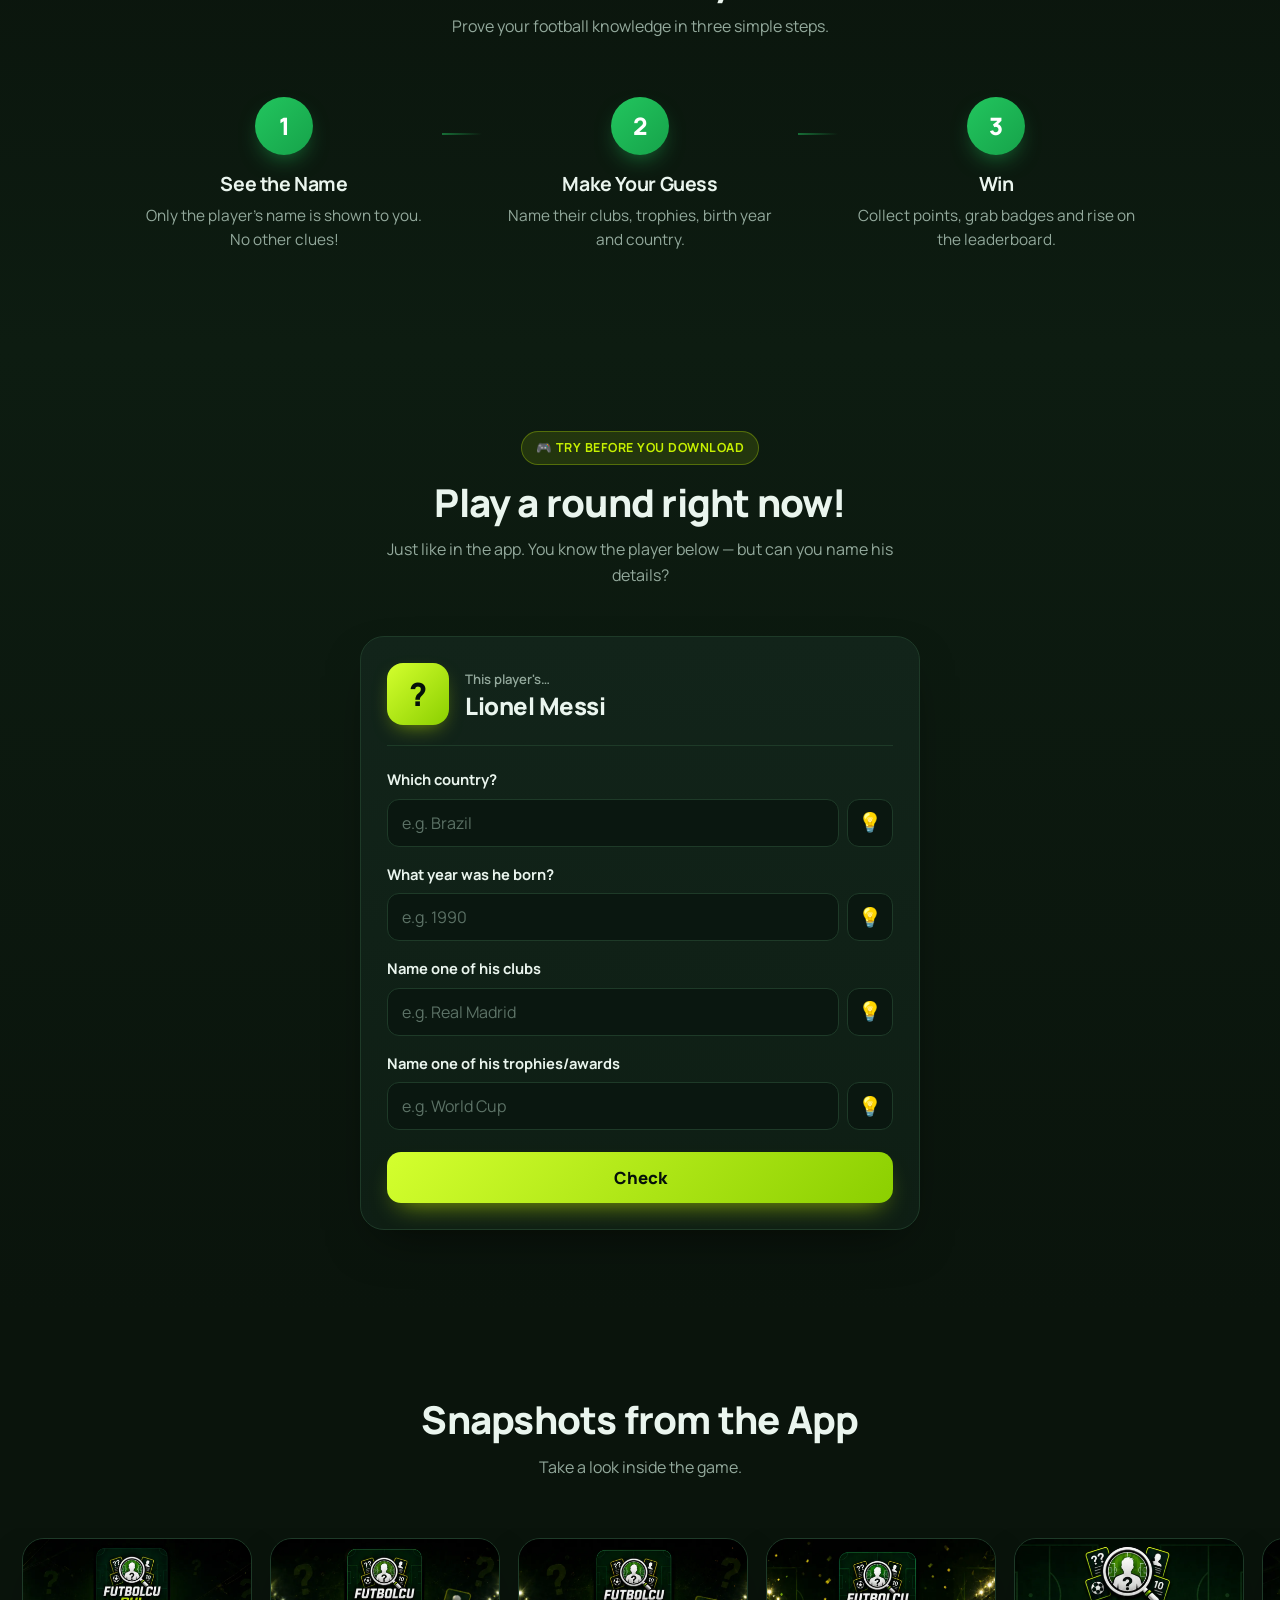
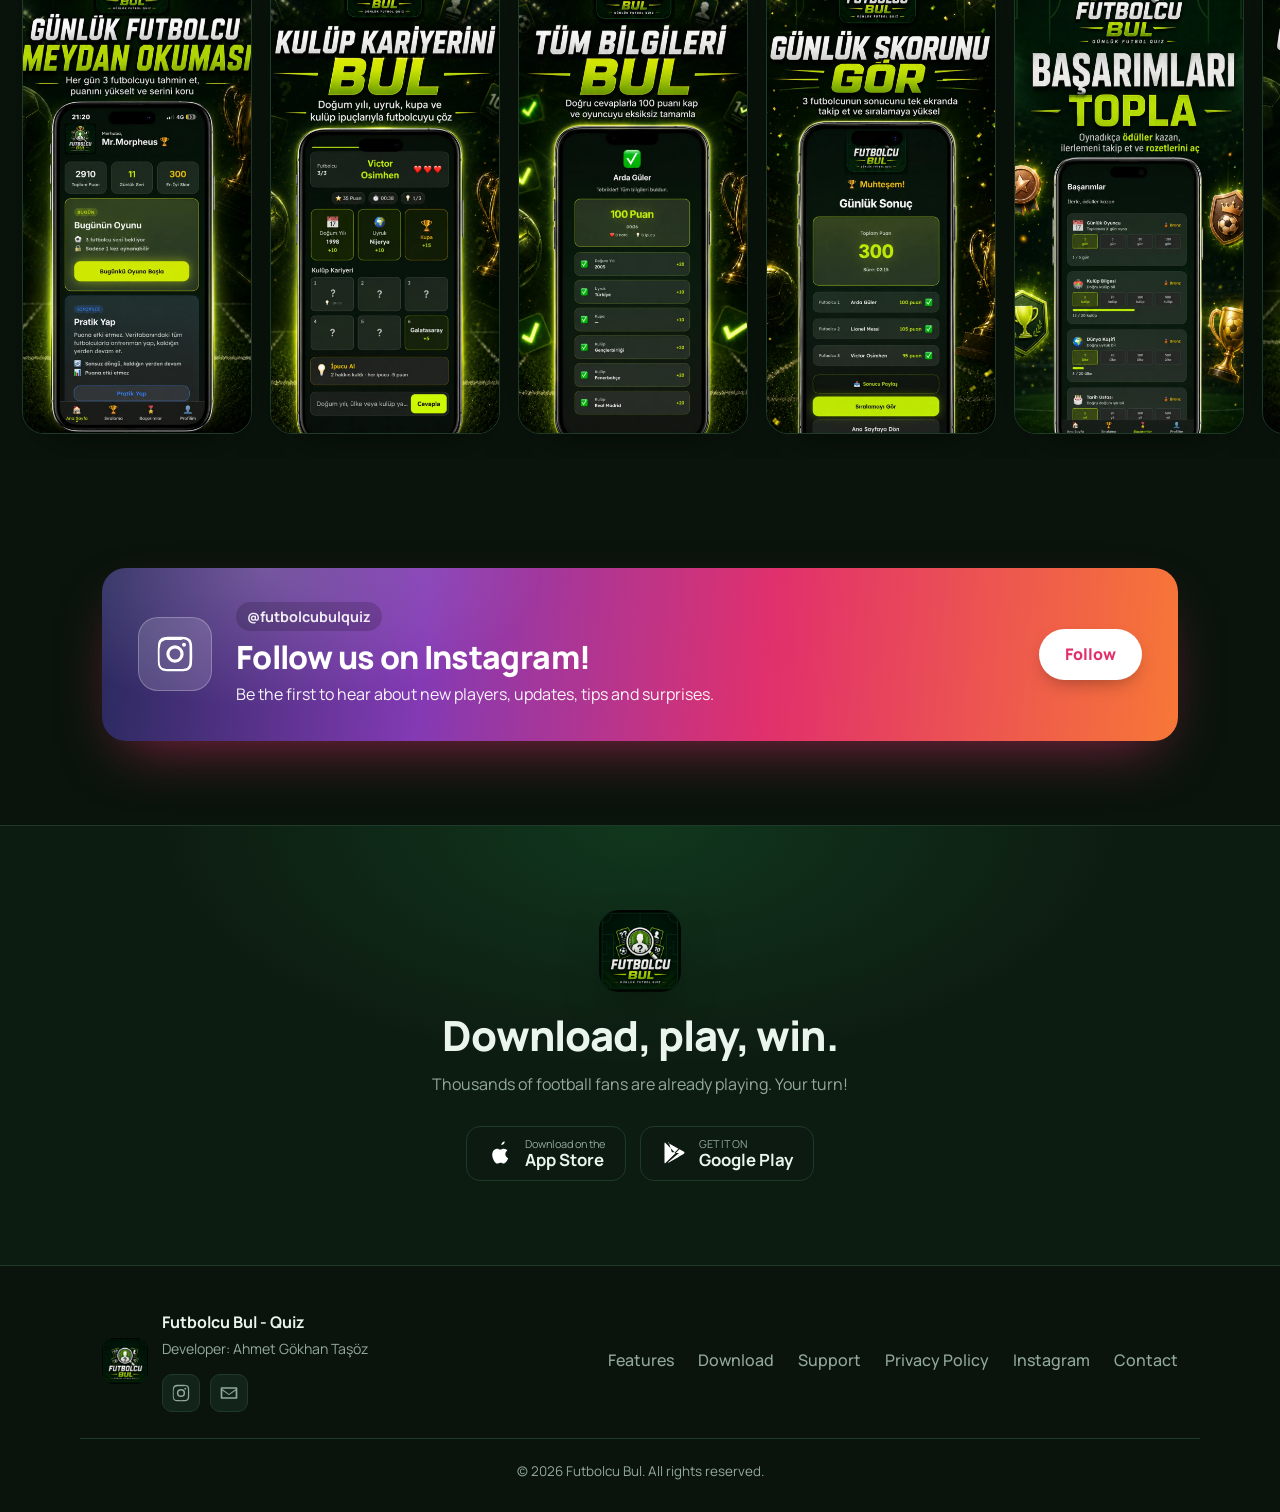
==== commit 5ece2b3e: "İletişim sayfası eklendi (mailto formu) + üst bara Bize Ulaşın Co-Authored-By: Claude Opus 4.8 <nore" ====
--- a/index.html
+++ b/index.html
@@ -8,26 +8,27 @@
   <meta name="keywords" content="futbolcu bul, futbol quiz, futbol bilgi yarışması, futbolcu tahmin oyunu, futbol oyunu, football quiz, süper lig quiz" />
   <meta name="author" content="Ahmet Gökhan Taşöz" />
   <meta name="robots" content="index, follow" />
+  <meta name="google-site-verification" content="GTodxGMyhK4sdpeBf7LikKflxeLJp13awLjTAYpUlyU" />
   <meta name="theme-color" content="#0a140c" />
-  <link rel="canonical" href="https://futbolcubulquiz.com/" />
+  <link rel="canonical" href="https://www.futbolcubulquiz.com/" />
 
   <!-- Open Graph -->
   <meta property="og:site_name" content="Futbolcu Bul" />
-  <meta property="og:title" content="Futbolcu Bul - Quiz | Aradığın Futbol Buru" />
+  <meta property="og:title" content="Futbolcu Bul - Quiz | Aradığın Futbol Oyunu" />
   <meta property="og:description" content="Gerçek bir futbol fanatiği misin? Sadece isimden futbolcuyu tahmin et! Günlük yeni futbolcular, arkadaşınla düello ve liderlik tablosu." />
   <meta property="og:type" content="website" />
-  <meta property="og:url" content="https://futbolcubulquiz.com/" />
+  <meta property="og:url" content="https://www.futbolcubulquiz.com/" />
   <meta property="og:locale" content="tr_TR" />
   <meta property="og:locale:alternate" content="en_US" />
-  <meta property="og:image" content="https://futbolcubulquiz.com/assets/og-image.jpg" />
+  <meta property="og:image" content="https://www.futbolcubulquiz.com/assets/og-image.jpg" />
   <meta property="og:image:width" content="1200" />
   <meta property="og:image:height" content="630" />
 
   <!-- Twitter -->
   <meta name="twitter:card" content="summary_large_image" />
-  <meta name="twitter:title" content="Futbolcu Bul - Quiz | Aradığın Futbol Buru" />
+  <meta name="twitter:title" content="Futbolcu Bul - Quiz | Aradığın Futbol Oyunu" />
   <meta name="twitter:description" content="Sadece isimden futbolcuyu tahmin et! Günlük yeni futbolcular, arkadaşınla düello ve liderlik tablosu." />
-  <meta name="twitter:image" content="https://futbolcubulquiz.com/assets/og-image.jpg" />
+  <meta name="twitter:image" content="https://www.futbolcubulquiz.com/assets/og-image.jpg" />
 
   <link rel="icon" type="image/png" href="assets/icon.png" />
   <link rel="apple-touch-icon" href="assets/icon.png" />
@@ -71,6 +72,7 @@
         <a href="#how" data-i18n="nav_how">Nasıl Oynanır</a>
         <a href="#demo" data-i18n="nav_demo">Dene</a>
         <a href="#screens" data-i18n="nav_screens">Ekranlar</a>
+        <a href="iletisim.html" class="nav-contact" data-i18n="nav_contact">Bize Ulaşın</a>
         <a href="#download" class="nav-cta" data-i18n="nav_download">İndir</a>
       </nav>
 
@@ -341,7 +343,7 @@
         <a href="destek.html" data-i18n="footer_support">Destek</a>
         <a href="gizlilik.html" data-i18n="footer_privacy">Gizlilik Politikası</a>
         <a href="https://www.instagram.com/futbolcubulquiz/" target="_blank" rel="noopener">Instagram</a>
-        <a href="mailto:futbolcubulquiz@gmail.com" data-i18n="footer_contact">İletişim</a>
+        <a href="iletisim.html" data-i18n="footer_contact">İletişim</a>
       </div>
     </div>
     <div class="container footer-bottom">
--- a/styles.css
+++ b/styles.css
@@ -277,7 +277,7 @@
 .footer-social a:hover { color: var(--white); border-color: var(--green);
   transform: translateY(-2px); box-shadow: 0 10px 22px -12px rgba(34,197,94,.6); }
 .footer-social svg { width: 20px; height: 20px; }
-.footer-links { display: flex; gap: 24px; }
+.footer-links { display: flex; flex-wrap: wrap; gap: 24px; }
 .footer-links a { color: var(--muted); font-weight: 500; transition: color .2s; }
 .footer-links a:hover { color: var(--green); }
 .footer-bottom { margin-top: 26px; padding-top: 22px; border-top: 1px solid var(--card-brd);
@@ -303,6 +303,29 @@
   padding: 22px 24px; margin: 20px 0 8px; }
 .contact-box a { color: var(--green); }
 
+/* ===== Contact form ===== */
+.contact-form { max-width: 560px; margin: 0 auto; }
+.contact-form .field { margin-bottom: 16px; }
+.contact-form label { display: block; font-weight: 700; font-size: .92rem; margin-bottom: 7px; }
+.contact-form input, .contact-form textarea {
+  width: 100%; background: #0a1710; border: 1.5px solid var(--card-brd); color: var(--text);
+  border-radius: 12px; padding: 12px 14px; font-family: inherit; font-size: 1rem;
+  transition: border-color .2s, box-shadow .2s;
+}
+.contact-form textarea { min-height: 130px; resize: vertical; }
+.contact-form input::placeholder, .contact-form textarea::placeholder { color: #5c7266; }
+.contact-form input:focus, .contact-form textarea:focus { outline: none; border-color: var(--green);
+  box-shadow: 0 0 0 3px rgba(34,197,94,.15); }
+.contact-submit { width: 100%; margin-top: 6px; padding: 14px; border: none; cursor: pointer;
+  font-family: inherit; font-size: 1.05rem; font-weight: 800; color: #fff; border-radius: 14px;
+  background: linear-gradient(135deg, var(--green), var(--green-2));
+  box-shadow: 0 12px 26px -12px rgba(34,197,94,.7); transition: transform .15s, filter .2s; }
+.contact-submit:hover { filter: brightness(1.06); transform: translateY(-2px); }
+.contact-error { margin-top: 12px; color: #f87171; font-weight: 600; font-size: .92rem; text-align: center; }
+.contact-alt { margin-top: 24px; padding-top: 20px; border-top: 1px solid var(--card-brd);
+  text-align: center; color: var(--muted); font-size: .95rem; }
+.contact-alt a { color: var(--green); font-weight: 700; }
+
 /* ===== Responsive ===== */
 @media (max-width: 860px) {
   .hero-inner { grid-template-columns: 1fr; text-align: center; }
@@ -313,7 +336,7 @@
   .hero-meta { justify-content: center; }
   .features-grid { grid-template-columns: 1fr 1fr; }
   .step-line { display: none; }
-  .nav a:not(.nav-cta) { display: none; }
+  .nav a:not(.nav-cta):not(.nav-contact) { display: none; }
   .insta-card { flex-direction: column; text-align: center; padding: 30px 24px; gap: 18px; }
   .insta-text p { margin: 0 auto; }
 }
@@ -322,4 +345,5 @@
   .section { padding: 62px 0; }
   .brand-name { display: none; }
   .footer-inner { flex-direction: column; text-align: center; }
-}
+  .footer-links { flex-direction: column; align-items: center; gap: 14px; }
+}
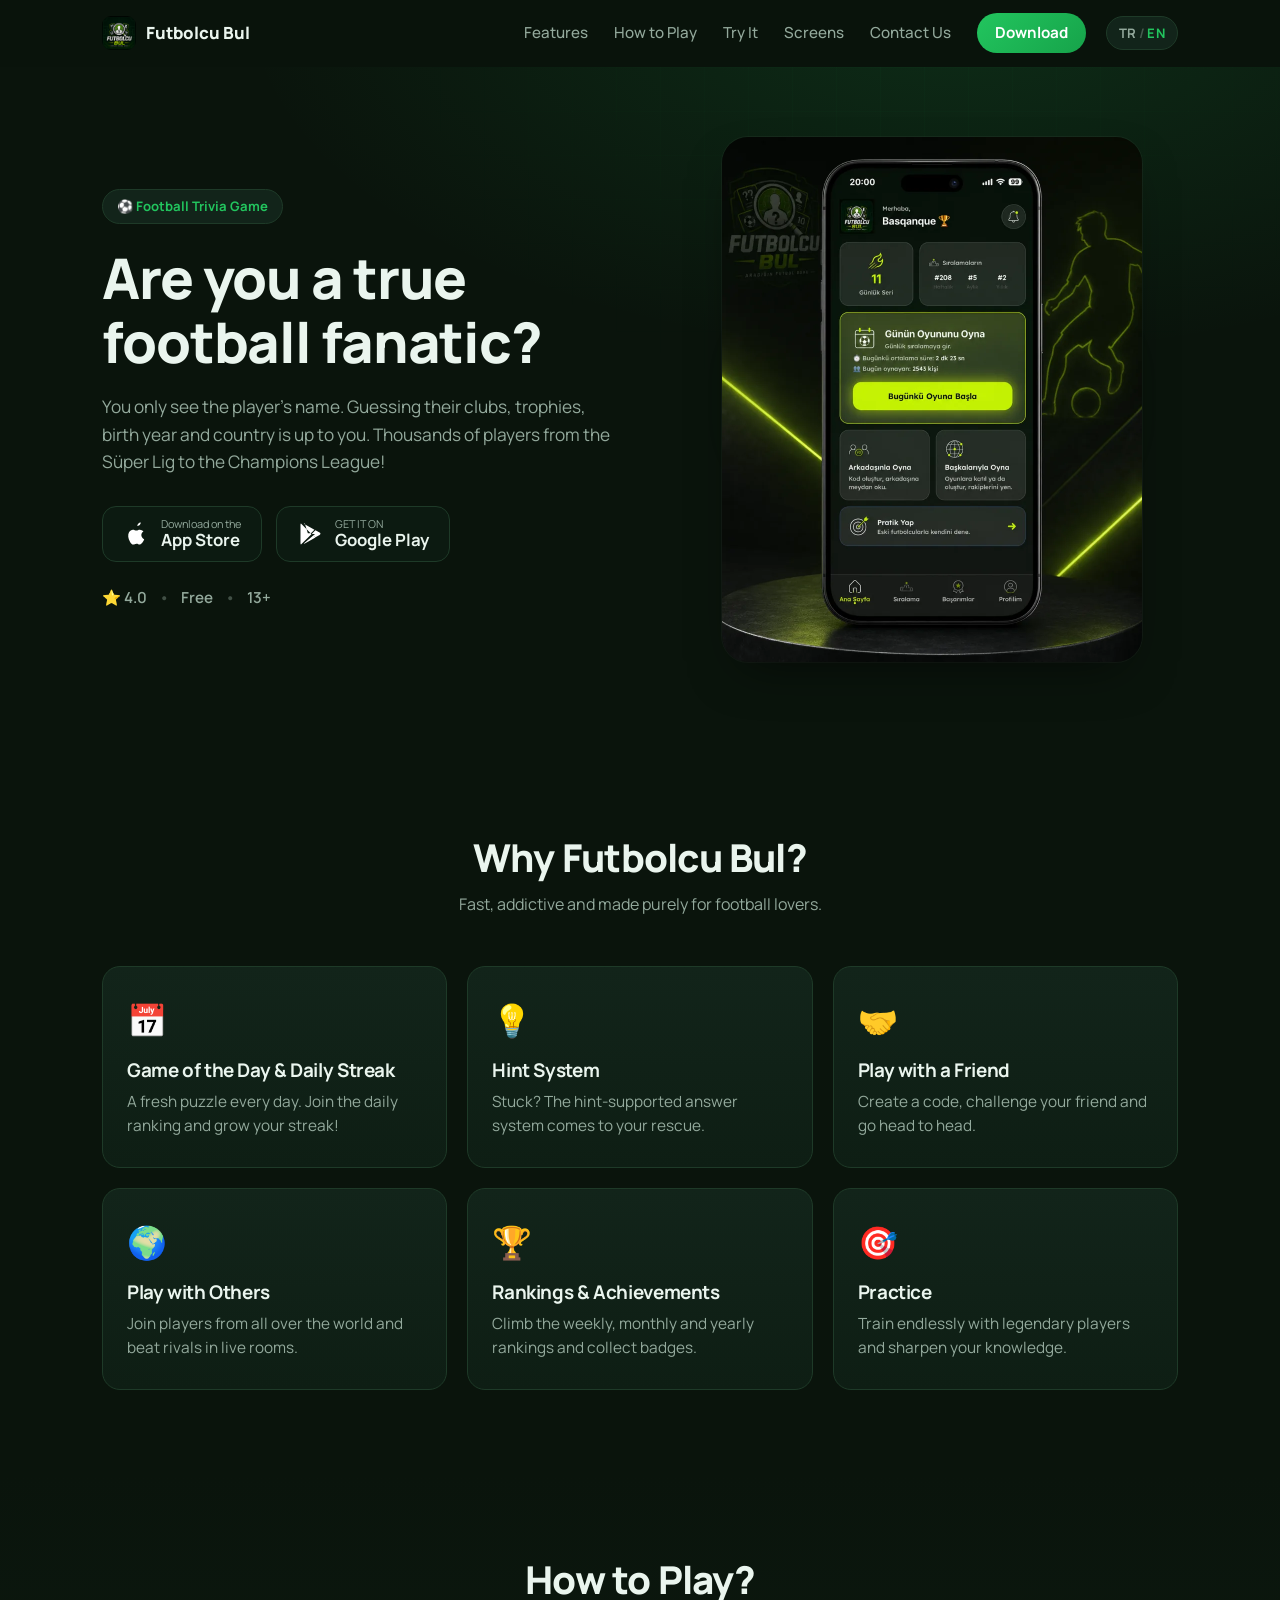
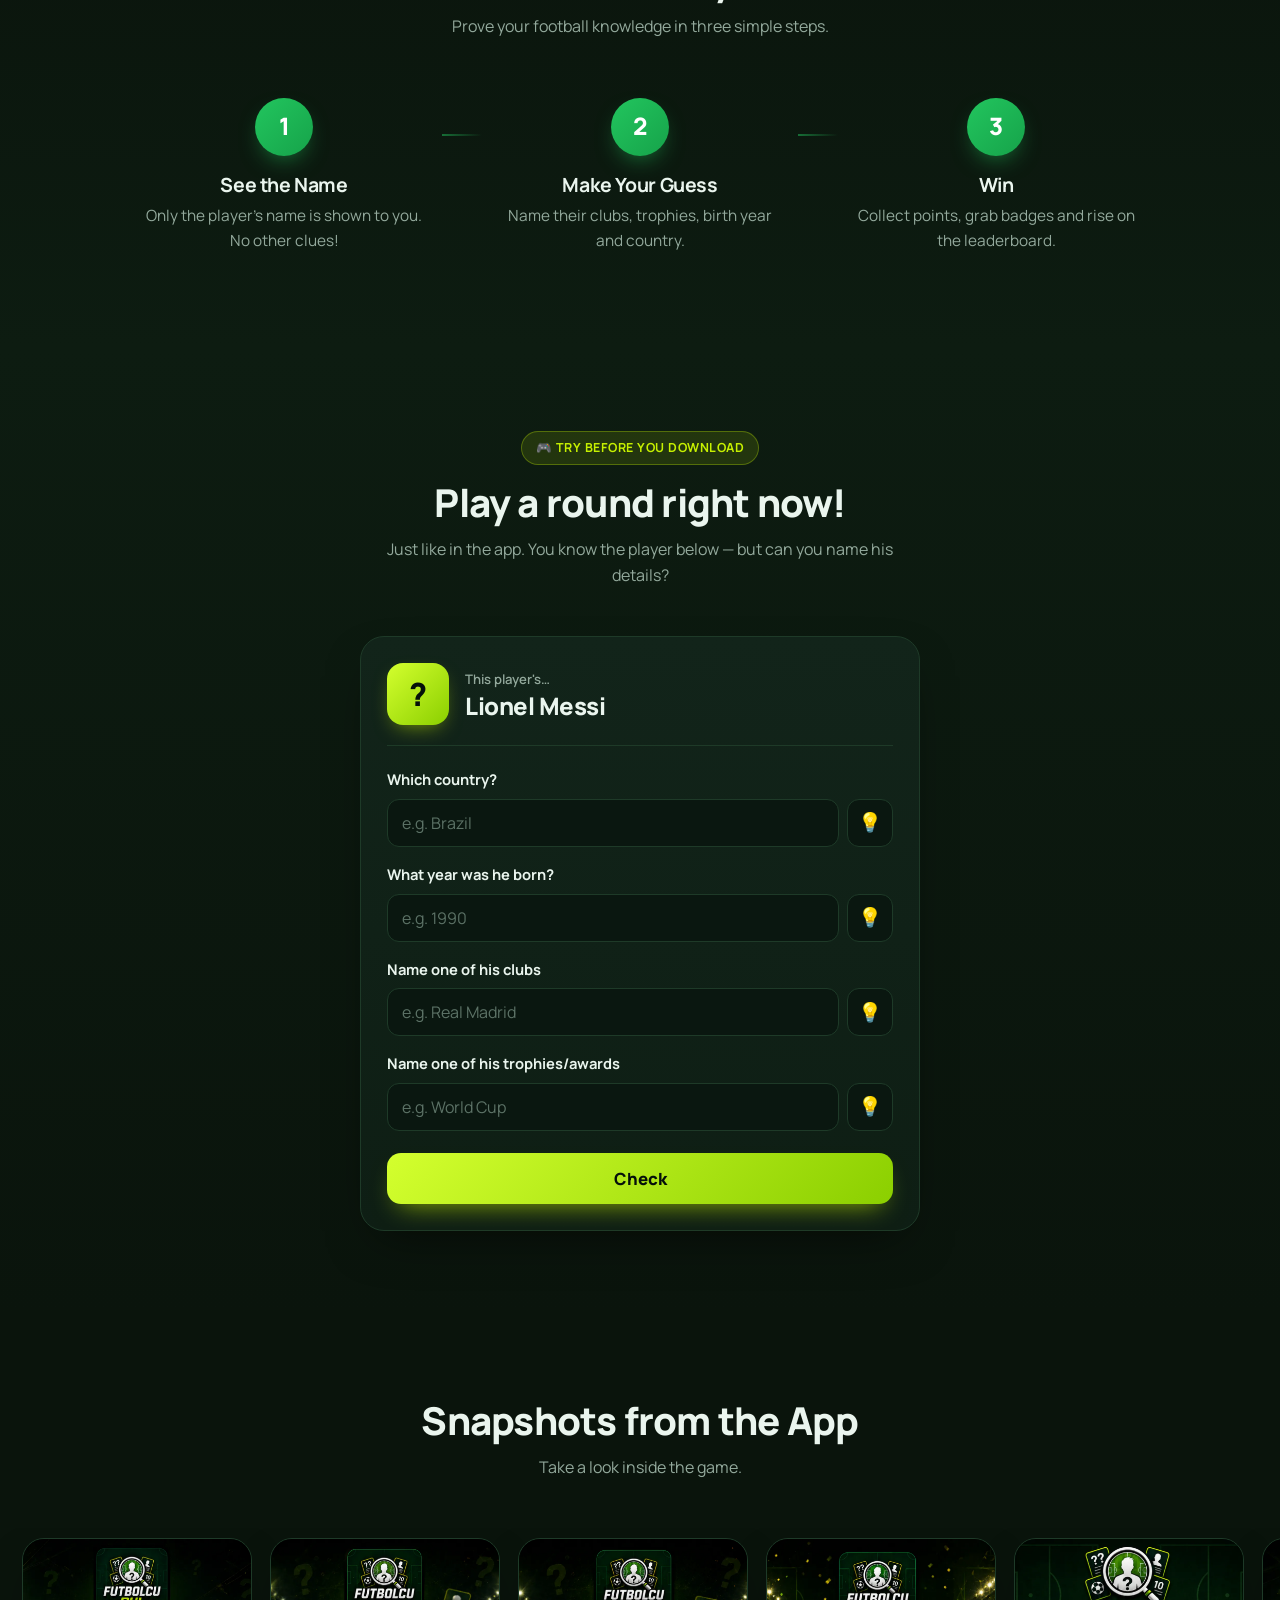
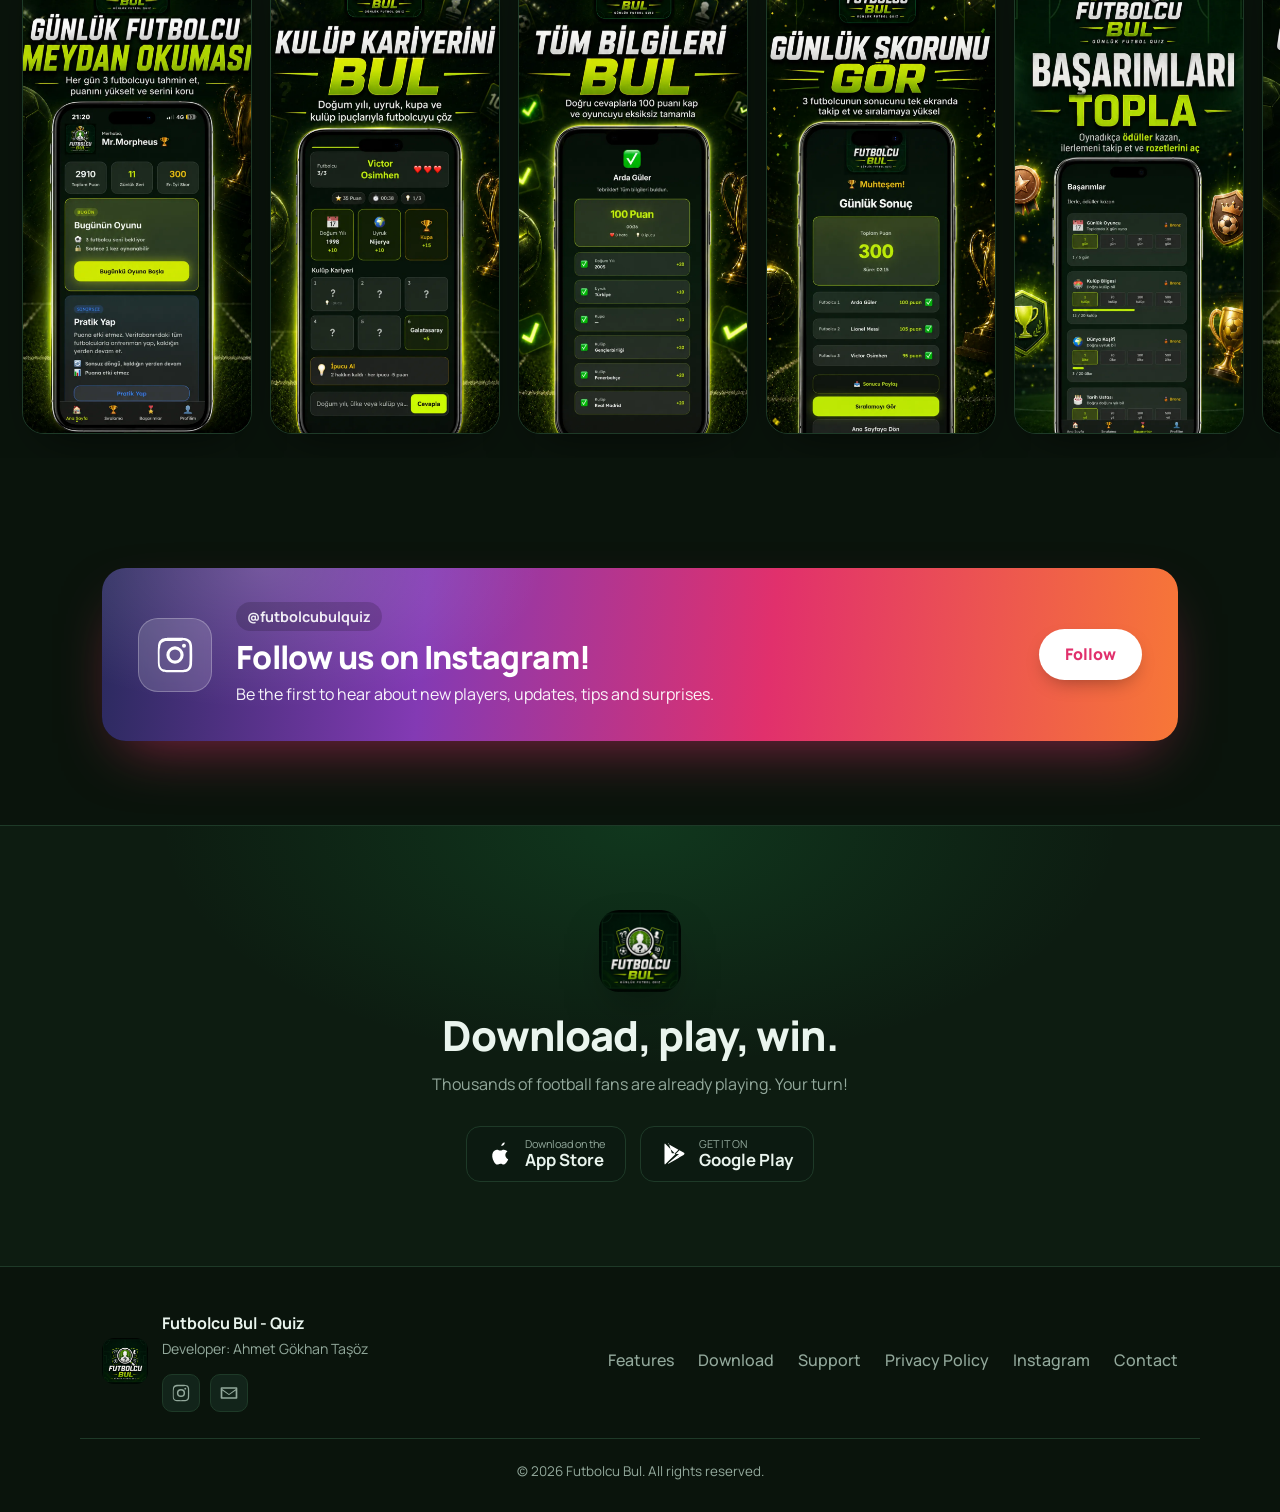
==== commit dcfc05f9: "SEO denetim düzeltmeleri: güvenlik başlıkları, görsel sıkıştırma, FAQPage/Organization şeması, llms." ====
--- a/index.html
+++ b/index.html
@@ -36,6 +36,7 @@
   <link rel="preconnect" href="https://fonts.gstatic.com" crossorigin />
   <link href="https://fonts.googleapis.com/css2?family=Manrope:wght@400;500;700;800&display=swap" rel="stylesheet" />
   <link rel="stylesheet" href="styles.css" />
+  <link rel="preload" as="image" href="assets/screens/mockup.webp" fetchpriority="high" />
 
   <!-- Structured data -->
   <script type="application/ld+json">
@@ -56,6 +57,29 @@
     ]
   }
   </script>
+  <script type="application/ld+json">
+  {
+    "@context": "https://schema.org",
+    "@graph": [
+      {
+        "@type": "Organization",
+        "@id": "https://www.futbolcubulquiz.com/#organization",
+        "name": "Futbolcu Bul",
+        "url": "https://www.futbolcubulquiz.com/",
+        "logo": "https://www.futbolcubulquiz.com/assets/icon.png",
+        "sameAs": [ "https://www.instagram.com/futbolcubulquiz/" ]
+      },
+      {
+        "@type": "WebSite",
+        "@id": "https://www.futbolcubulquiz.com/#website",
+        "url": "https://www.futbolcubulquiz.com/",
+        "name": "Futbolcu Bul - Quiz",
+        "publisher": { "@id": "https://www.futbolcubulquiz.com/#organization" },
+        "inLanguage": "tr-TR"
+      }
+    ]
+  }
+  </script>
 </head>
 <body>
 
@@ -121,7 +145,7 @@
       </div>
 
       <div class="hero-phone">
-        <img class="hero-mockup" src="assets/screens/mockup.png" alt="Futbolcu Bul uygulama ana ekranı" width="562" height="720" />
+        <img class="hero-mockup" src="assets/screens/mockup.webp" alt="Futbolcu Bul uygulama ana ekranı" width="840" height="1050" fetchpriority="high" />
         <div class="phone-glow" aria-hidden="true"></div>
       </div>
     </div>
--- a/styles.css
+++ b/styles.css
@@ -294,6 +294,7 @@
 .page .updated { color: var(--muted); font-size: .88rem; margin-bottom: 30px; }
 .legal { color: #cfe0d5; }
 .legal h2 { font-size: 1.25rem; margin: 34px 0 10px; color: var(--text); }
+.legal h3 { font-size: 1.08rem; margin: 24px 0 8px; color: var(--text); }
 .legal p { margin-bottom: 14px; }
 .legal ul { margin: 0 0 16px 22px; }
 .legal li { margin-bottom: 8px; }
@@ -328,9 +329,11 @@
 
 /* ===== Responsive ===== */
 @media (max-width: 860px) {
+  .hero { padding: 36px 0 56px; }
   .hero-inner { grid-template-columns: 1fr; text-align: center; }
-  .hero-text { order: 2; }
-  .hero-phone { order: 1; margin-bottom: 10px; }
+  .hero-text { order: 1; }
+  .hero-phone { order: 2; margin-top: 28px; }
+  .hero-mockup { width: min(300px, 78%); }
   .hero-sub { margin-left: auto; margin-right: auto; }
   .store-buttons { justify-content: center; }
   .hero-meta { justify-content: center; }
